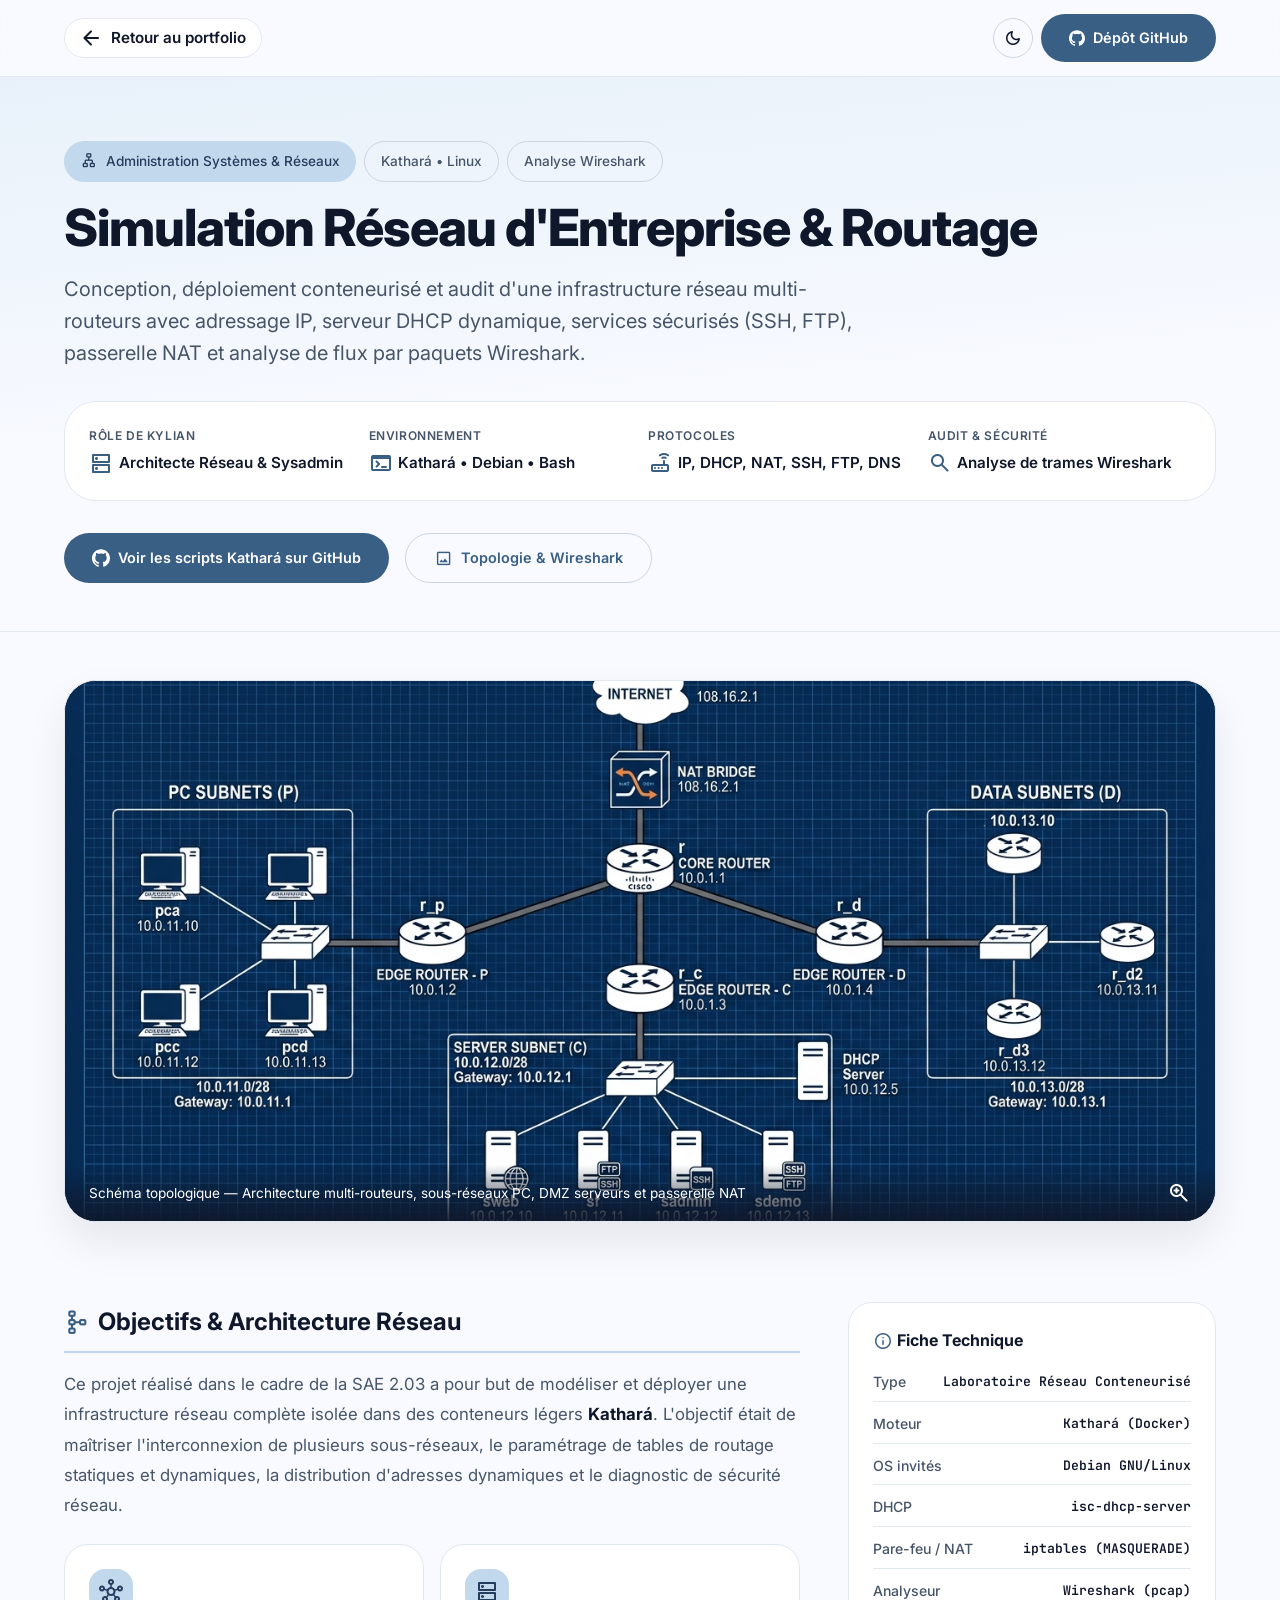
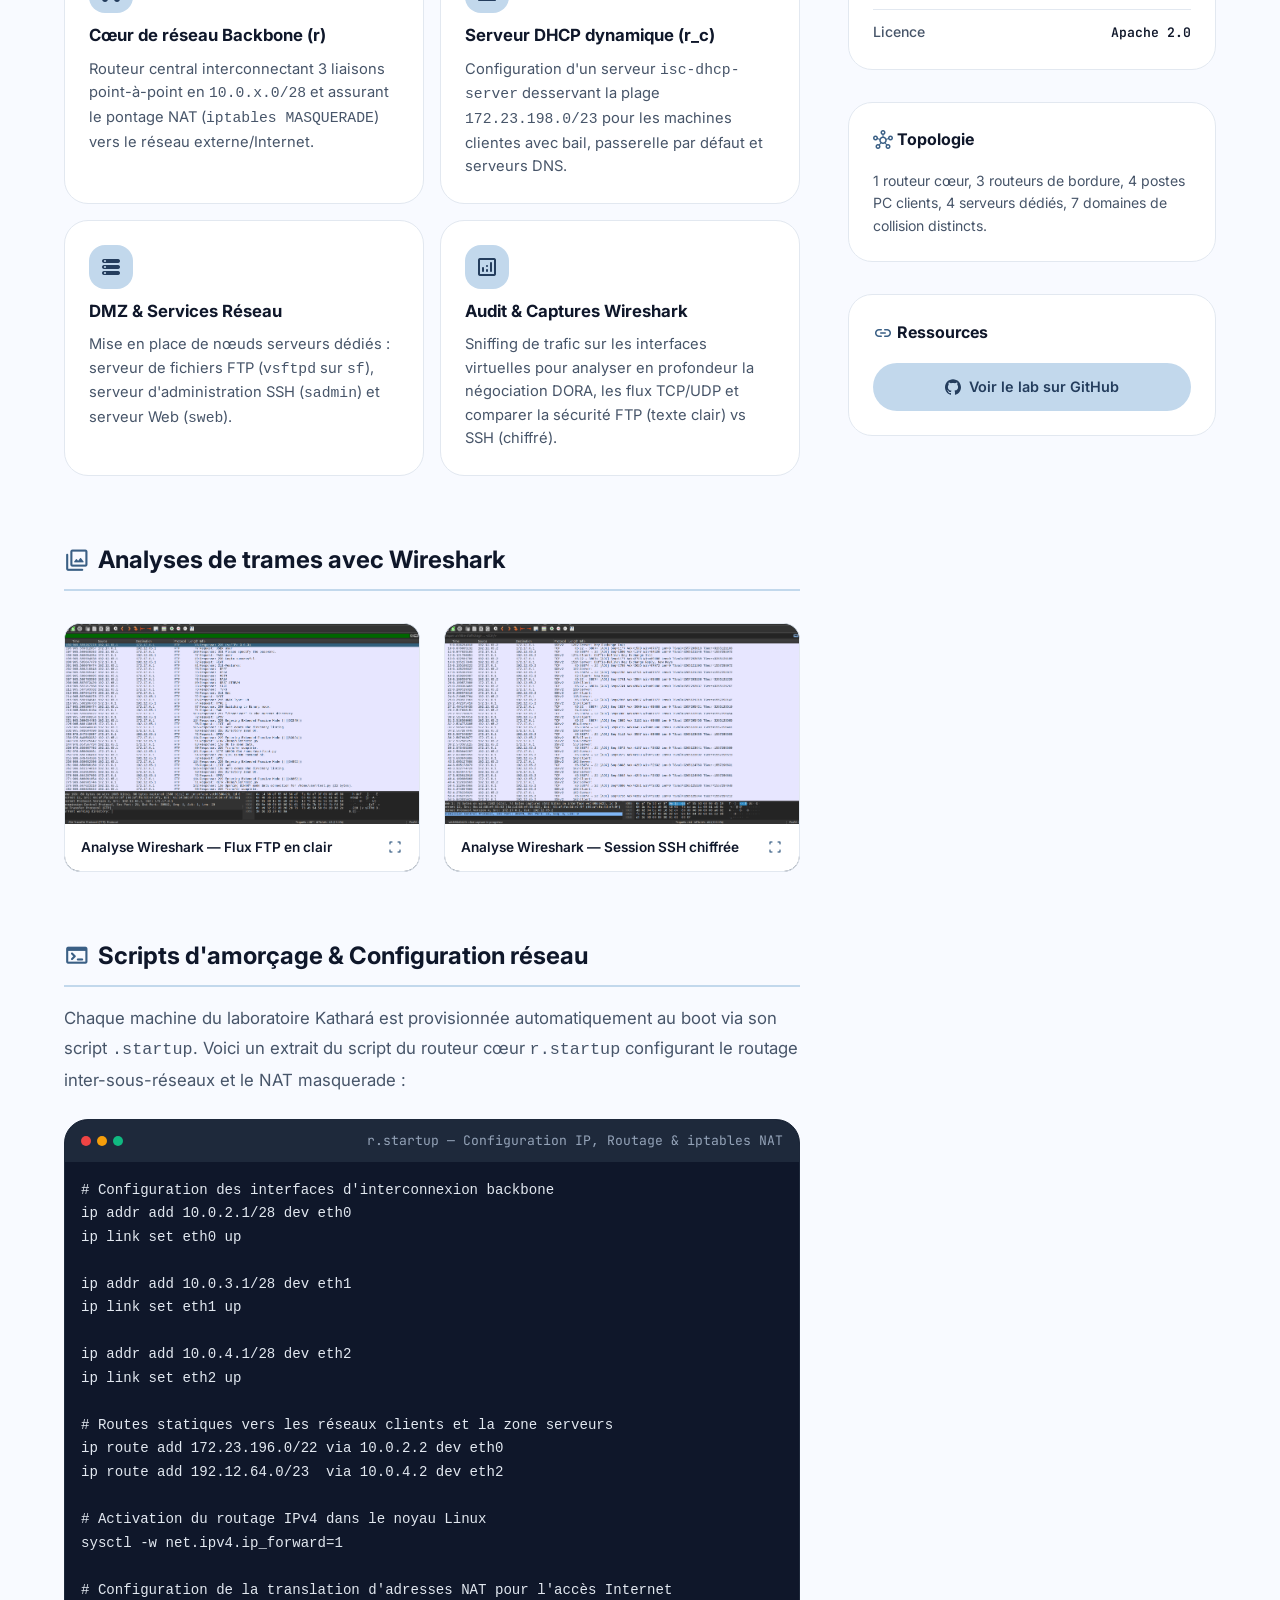
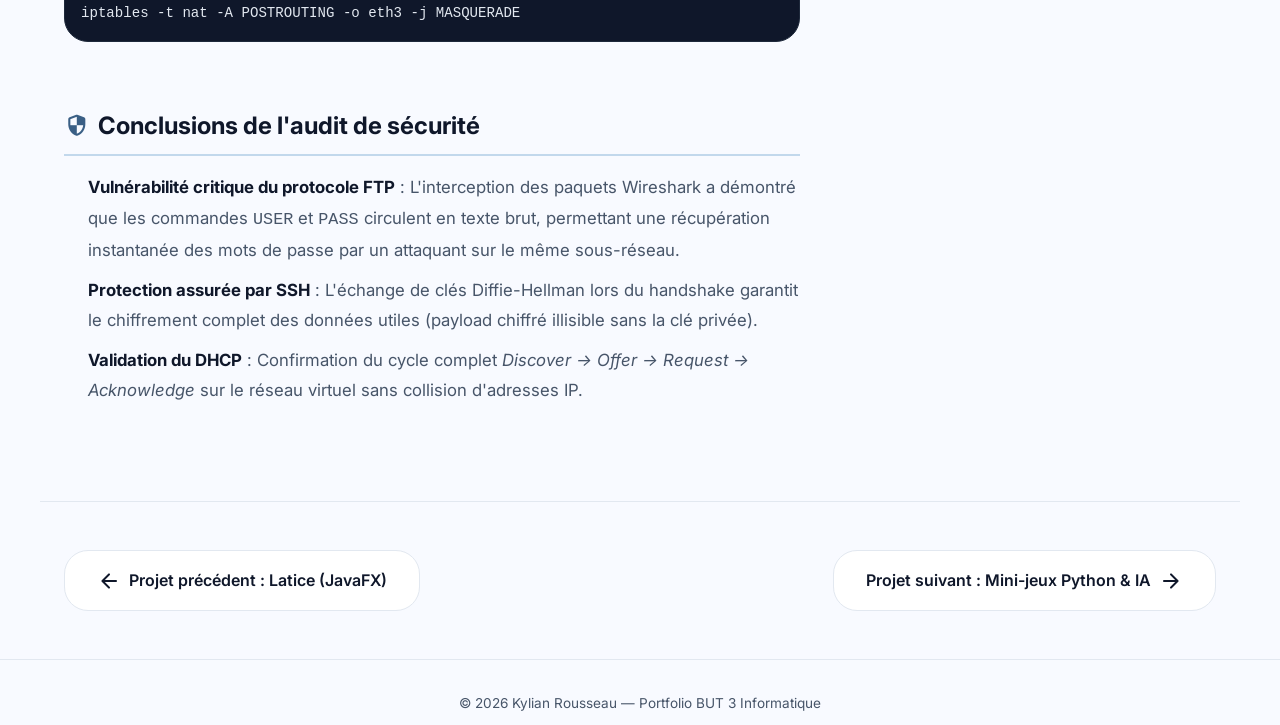
==== projets/kathara.html @ 6d7b7981 "Mise à jour BUT 3 : focus projets, vignettes et pages détaillées" ====
<!DOCTYPE html>
<html lang="fr">
<head>
  <meta charset="UTF-8">
  <meta name="viewport" content="width=device-width, initial-scale=1.0">
  <title>Simulation Réseau Kathará — SAE 2.03 | Kylian Rousseau</title>
  <meta name="description" content="Simulation d'un réseau informatique d'entreprise multi-routeurs avec Kathará, routage IP, DHCP, passerelle NAT et analyse de trames Wireshark.">

  <!-- Google Fonts & Material Symbols -->
  <link rel="preconnect" href="https://fonts.googleapis.com">
  <link rel="preconnect" href="https://fonts.gstatic.com" crossorigin>
  <link href="https://fonts.googleapis.com/css2?family=Inter:wght@300;400;500;600;700;800;900&family=JetBrains+Mono:wght@400;500;600&display=swap" rel="stylesheet">
  <link rel="stylesheet" href="https://fonts.googleapis.com/css2?family=Material+Symbols+Rounded:opsz,wght,FILL,GRAD@20..48,100..700,0..1,-50..200">

  <!-- Styles -->
  <link rel="stylesheet" href="../style.css">
  <link rel="stylesheet" href="project-page.css">
</head>
<body>

  <!-- ═══════════════ NAVIGATION ═══════════════ -->
  <header class="project-nav">
    <div class="project-nav__inner">
      <a href="../index.html#projects" class="project-nav__back">
        <span class="material-symbols-rounded">arrow_back</span>
        Retour au portfolio
      </a>
      <div class="project-nav__right">
        <button class="nav__theme-toggle" id="themeToggle" aria-label="Changer de thème">
          <span class="material-symbols-rounded theme-icon">dark_mode</span>
        </button>
        <a href="https://github.com/krousseau19/SAE-2.03" target="_blank" rel="noopener" class="btn btn--filled btn--sm">
          <svg viewBox="0 0 24 24" width="16" height="16" fill="currentColor"><path d="M12 .297c-6.63 0-12 5.373-12 12 0 5.303 3.438 9.8 8.205 11.385.6.113.82-.258.82-.577 0-.285-.01-1.04-.015-2.04-3.338.724-4.042-1.61-4.042-1.61C4.422 18.07 3.633 17.7 3.633 17.7c-1.087-.744.084-.729.084-.729 1.205.084 1.838 1.236 1.838 1.236 1.07 1.835 2.809 1.305 3.495.998.108-.776.417-1.305.76-1.605-2.665-.3-5.466-1.332-5.466-5.93 0-1.31.465-2.38 1.235-3.22-.135-.303-.54-1.523.105-3.176 0 0 1.005-.322 3.3 1.23.96-.267 1.98-.399 3-.405 1.02.006 2.04.138 3 .405 2.28-1.552 3.285-1.23 3.285-1.23.645 1.653.24 2.873.12 3.176.765.84 1.23 1.91 1.23 3.22 0 4.61-2.805 5.625-5.475 5.92.42.36.81 1.096.81 2.22 0 1.606-.015 2.896-.015 3.286 0 .315.21.69.825.57C20.565 22.092 24 17.592 24 12.297c0-6.627-5.373-12-12-12"/></svg>
          Dépôt GitHub
        </a>
      </div>
    </div>
  </header>

  <!-- ═══════════════ HERO ═══════════════ -->
  <section class="project-hero">
    <div class="project-hero__inner">
      <div class="project-hero__meta">
        <span class="chip chip--tonal">
          <span class="material-symbols-rounded">lan</span>
          Administration Systèmes &amp; Réseaux
        </span>
        <span class="chip chip--outline">Kathará &bull; Linux</span>
        <span class="chip chip--outline">Analyse Wireshark</span>
      </div>

      <h1 class="project-hero__title">Simulation Réseau d'Entreprise &amp; Routage</h1>
      <p class="project-hero__tagline">
        Conception, déploiement conteneurisé et audit d'une infrastructure réseau multi-routeurs avec adressage IP, 
        serveur DHCP dynamique, services sécurisés (SSH, FTP), passerelle NAT et analyse de flux par paquets Wireshark.
      </p>

      <div class="project-hero__bar">
        <div class="project-hero__bar-item">
          <span class="project-hero__bar-label">Rôle de Kylian</span>
          <span class="project-hero__bar-value">
            <span class="material-symbols-rounded" style="color:var(--md-primary)">dns</span>
            Architecte Réseau &amp; Sysadmin
          </span>
        </div>
        <div class="project-hero__bar-item">
          <span class="project-hero__bar-label">Environnement</span>
          <span class="project-hero__bar-value">
            <span class="material-symbols-rounded" style="color:var(--md-primary)">terminal</span>
            Kathará &bull; Debian &bull; Bash
          </span>
        </div>
        <div class="project-hero__bar-item">
          <span class="project-hero__bar-label">Protocoles</span>
          <span class="project-hero__bar-value">
            <span class="material-symbols-rounded" style="color:var(--md-primary)">router</span>
            IP, DHCP, NAT, SSH, FTP, DNS
          </span>
        </div>
        <div class="project-hero__bar-item">
          <span class="project-hero__bar-label">Audit &amp; Sécurité</span>
          <span class="project-hero__bar-value">
            <span class="material-symbols-rounded" style="color:var(--md-primary)">search</span>
            Analyse de trames Wireshark
          </span>
        </div>
      </div>

      <div class="project-hero__actions">
        <a href="https://github.com/krousseau19/SAE-2.03" target="_blank" rel="noopener" class="btn btn--filled">
          <svg viewBox="0 0 24 24" width="18" height="18" fill="currentColor"><path d="M12 .297c-6.63 0-12 5.373-12 12 0 5.303 3.438 9.8 8.205 11.385.6.113.82-.258.82-.577 0-.285-.01-1.04-.015-2.04-3.338.724-4.042-1.61-4.042-1.61C4.422 18.07 3.633 17.7 3.633 17.7c-1.087-.744.084-.729.084-.729 1.205.084 1.838 1.236 1.838 1.236 1.07 1.835 2.809 1.305 3.495.998.108-.776.417-1.305.76-1.605-2.665-.3-5.466-1.332-5.466-5.93 0-1.31.465-2.38 1.235-3.22-.135-.303-.54-1.523.105-3.176 0 0 1.005-.322 3.3 1.23.96-.267 1.98-.399 3-.405 1.02.006 2.04.138 3 .405 2.28-1.552 3.285-1.23 3.285-1.23.645 1.653.24 2.873.12 3.176.765.84 1.23 1.91 1.23 3.22 0 4.61-2.805 5.625-5.475 5.92.42.36.81 1.096.81 2.22 0 1.606-.015 2.896-.015 3.286 0 .315.21.69.825.57C20.565 22.092 24 17.592 24 12.297c0-6.627-5.373-12-12-12"/></svg>
          Voir les scripts Kathará sur GitHub
        </a>
        <a href="#galerie" class="btn btn--outlined">
          <span class="material-symbols-rounded">image</span>
          Topologie &amp; Wireshark
        </a>
      </div>
    </div>
  </section>

  <!-- ═══════════════ BANNIÈRE TOPOLOGIE ═══════════════ -->
  <div class="project-banner-preview" id="galerie">
    <div class="project-banner-preview__frame">
      <img src="../assets/img/kathara_topology.jpg" alt="Topologie réseau du lab Kathará" class="project-banner-preview__img" fetchpriority="high">
      <div class="project-banner-preview__caption">
        <span>Schéma topologique — Architecture multi-routeurs, sous-réseaux PC, DMZ serveurs et passerelle NAT</span>
        <span class="material-symbols-rounded">zoom_in</span>
      </div>
    </div>
  </div>

  <!-- ═══════════════ CONTENU PRINCIPAL ═══════════════ -->
  <main class="project-content">
    <div class="project-grid-layout">

      <!-- Colonne principale -->
      <div class="project-main-col">

        <!-- Objectifs & Topologie -->
        <article class="project-section">
          <h2 class="project-section__heading">
            <span class="material-symbols-rounded">schema</span>
            Objectifs &amp; Architecture Réseau
          </h2>
          <p class="project-section__text">
            Ce projet réalisé dans le cadre de la SAE 2.03 a pour but de modéliser et déployer une infrastructure réseau complète 
            isolée dans des conteneurs légers <strong>Kathará</strong>. L'objectif était de maîtriser l'interconnexion de plusieurs sous-réseaux, 
            le paramétrage de tables de routage statiques et dynamiques, la distribution d'adresses dynamiques et le diagnostic de sécurité réseau.
          </p>
          <div class="project-features-list">
            <div class="feature-card">
              <div class="feature-card__icon"><span class="material-symbols-rounded">hub</span></div>
              <h3 class="feature-card__title">Cœur de réseau Backbone (r)</h3>
              <p class="feature-card__desc">
                Routeur central interconnectant 3 liaisons point-à-point en <code>10.0.x.0/28</code> et assurant le pontage NAT (<code>iptables MASQUERADE</code>) vers le réseau externe/Internet.
              </p>
            </div>
            <div class="feature-card">
              <div class="feature-card__icon"><span class="material-symbols-rounded">dns</span></div>
              <h3 class="feature-card__title">Serveur DHCP dynamique (r_c)</h3>
              <p class="feature-card__desc">
                Configuration d'un serveur <code>isc-dhcp-server</code> desservant la plage <code>172.23.198.0/23</code> pour les machines clientes avec bail, passerelle par défaut et serveurs DNS.
              </p>
            </div>
            <div class="feature-card">
              <div class="feature-card__icon"><span class="material-symbols-rounded">storage</span></div>
              <h3 class="feature-card__title">DMZ &amp; Services Réseau</h3>
              <p class="feature-card__desc">
                Mise en place de nœuds serveurs dédiés : serveur de fichiers FTP (<code>vsftpd</code> sur <code>sf</code>), serveur d'administration SSH (<code>sadmin</code>) et serveur Web (<code>sweb</code>).
              </p>
            </div>
            <div class="feature-card">
              <div class="feature-card__icon"><span class="material-symbols-rounded">analytics</span></div>
              <h3 class="feature-card__title">Audit &amp; Captures Wireshark</h3>
              <p class="feature-card__desc">
                Sniffing de trafic sur les interfaces virtuelles pour analyser en profondeur la négociation DORA, les flux TCP/UDP et comparer la sécurité FTP (texte clair) vs SSH (chiffré).
              </p>
            </div>
          </div>
        </article>

        <!-- Galerie Wireshark -->
        <article class="project-section">
          <h2 class="project-section__heading">
            <span class="material-symbols-rounded">photo_library</span>
            Analyses de trames avec Wireshark
          </h2>
          <div class="project-gallery">
            <div class="gallery-item">
              <img src="../assets/img/kathara_wireshark_ftp.png" alt="Capture Wireshark de sessions FTP en clair" loading="lazy">
              <div class="gallery-item__label">
                <span>Analyse Wireshark — Flux FTP en clair</span>
                <span class="material-symbols-rounded">fullscreen</span>
              </div>
            </div>
            <div class="gallery-item">
              <img src="../assets/img/kathara_wireshark_ssh.png" alt="Capture Wireshark de session SSH chiffrée" loading="lazy">
              <div class="gallery-item__label">
                <span>Analyse Wireshark — Session SSH chiffrée</span>
                <span class="material-symbols-rounded">fullscreen</span>
              </div>
            </div>
          </div>
        </article>

        <!-- Scripts de démarrage Kathará -->
        <article class="project-section">
          <h2 class="project-section__heading">
            <span class="material-symbols-rounded">terminal</span>
            Scripts d'amorçage &amp; Configuration réseau
          </h2>
          <p class="project-section__text">
            Chaque machine du laboratoire Kathará est provisionnée automatiquement au boot via son script <code>.startup</code>. 
            Voici un extrait du script du routeur cœur <code>r.startup</code> configurant le routage inter-sous-réseaux et le NAT masquerade :
          </p>

          <div class="code-showcase">
            <div class="code-showcase__header">
              <div class="code-showcase__dots">
                <span></span><span></span><span></span>
              </div>
              <span>r.startup — Configuration IP, Routage &amp; iptables NAT</span>
            </div>
            <pre><code># Configuration des interfaces d'interconnexion backbone
ip addr add 10.0.2.1/28 dev eth0
ip link set eth0 up

ip addr add 10.0.3.1/28 dev eth1
ip link set eth1 up

ip addr add 10.0.4.1/28 dev eth2
ip link set eth2 up

# Routes statiques vers les réseaux clients et la zone serveurs
ip route add 172.23.196.0/22 via 10.0.2.2 dev eth0
ip route add 192.12.64.0/23  via 10.0.4.2 dev eth2

# Activation du routage IPv4 dans le noyau Linux
sysctl -w net.ipv4.ip_forward=1

# Configuration de la translation d'adresses NAT pour l'accès Internet
iptables -t nat -A POSTROUTING -o eth3 -j MASQUERADE</code></pre>
          </div>
        </article>

        <!-- Résultats de l'audit de sécurité -->
        <article class="project-section">
          <h2 class="project-section__heading">
            <span class="material-symbols-rounded">security</span>
            Conclusions de l'audit de sécurité
          </h2>
          <div class="project-section__text">
            <ul style="padding-left: 1.5rem; display: flex; flex-direction: column; gap: 0.6rem;">
              <li><strong>Vulnérabilité critique du protocole FTP</strong> : L'interception des paquets Wireshark a démontré que les commandes <code>USER</code> et <code>PASS</code> circulent en texte brut, permettant une récupération instantanée des mots de passe par un attaquant sur le même sous-réseau.</li>
              <li><strong>Protection assurée par SSH</strong> : L'échange de clés Diffie-Hellman lors du handshake garantit le chiffrement complet des données utiles (payload chiffré illisible sans la clé privée).</li>
              <li><strong>Validation du DHCP</strong> : Confirmation du cycle complet <em>Discover → Offer → Request → Acknowledge</em> sur le réseau virtuel sans collision d'adresses IP.</li>
            </ul>
          </div>
        </article>

      </div>

      <!-- Colonne latérale -->
      <aside class="project-sidebar">
        <div class="sidebar-box">
          <h3 class="sidebar-box__title">
            <span class="material-symbols-rounded">info</span>
            Fiche Technique
          </h3>
          <div class="tech-spec-list">
            <div class="tech-spec-item">
              <span class="tech-spec-key">Type</span>
              <span class="tech-spec-val">Laboratoire Réseau Conteneurisé</span>
            </div>
            <div class="tech-spec-item">
              <span class="tech-spec-key">Moteur</span>
              <span class="tech-spec-val">Kathará (Docker)</span>
            </div>
            <div class="tech-spec-item">
              <span class="tech-spec-key">OS invités</span>
              <span class="tech-spec-val">Debian GNU/Linux</span>
            </div>
            <div class="tech-spec-item">
              <span class="tech-spec-key">DHCP</span>
              <span class="tech-spec-val">isc-dhcp-server</span>
            </div>
            <div class="tech-spec-item">
              <span class="tech-spec-key">Pare-feu / NAT</span>
              <span class="tech-spec-val">iptables (MASQUERADE)</span>
            </div>
            <div class="tech-spec-item">
              <span class="tech-spec-key">Analyseur</span>
              <span class="tech-spec-val">Wireshark (pcap)</span>
            </div>
            <div class="tech-spec-item">
              <span class="tech-spec-key">Licence</span>
              <span class="tech-spec-val">Apache 2.0</span>
            </div>
          </div>
        </div>

        <div class="sidebar-box">
          <h3 class="sidebar-box__title">
            <span class="material-symbols-rounded">hub</span>
            Topologie
          </h3>
          <p style="font-size: 0.88rem; color: var(--md-on-surface-variant); line-height: 1.6;">
            1 routeur cœur, 3 routeurs de bordure, 4 postes PC clients, 4 serveurs dédiés, 7 domaines de collision distincts.
          </p>
        </div>

        <div class="sidebar-box">
          <h3 class="sidebar-box__title">
            <span class="material-symbols-rounded">link</span>
            Ressources
          </h3>
          <a href="https://github.com/krousseau19/SAE-2.03" target="_blank" rel="noopener" class="btn btn--tonal" style="width: 100%; justify-content: center;">
            <svg viewBox="0 0 24 24" width="16" height="16" fill="currentColor"><path d="M12 .297c-6.63 0-12 5.373-12 12 0 5.303 3.438 9.8 8.205 11.385.6.113.82-.258.82-.577 0-.285-.01-1.04-.015-2.04-3.338.724-4.042-1.61-4.042-1.61C4.422 18.07 3.633 17.7 3.633 17.7c-1.087-.744.084-.729.084-.729 1.205.084 1.838 1.236 1.838 1.236 1.07 1.835 2.809 1.305 3.495.998.108-.776.417-1.305.76-1.605-2.665-.3-5.466-1.332-5.466-5.93 0-1.31.465-2.38 1.235-3.22-.135-.303-.54-1.523.105-3.176 0 0 1.005-.322 3.3 1.23.96-.267 1.98-.399 3-.405 1.02.006 2.04.138 3 .405 2.28-1.552 3.285-1.23 3.285-1.23.645 1.653.24 2.873.12 3.176.765.84 1.23 1.91 1.23 3.22 0 4.61-2.805 5.625-5.475 5.92.42.36.81 1.096.81 2.22 0 1.606-.015 2.896-.015 3.286 0 .315.21.69.825.57C20.565 22.092 24 17.592 24 12.297c0-6.627-5.373-12-12-12"/></svg>
            Voir le lab sur GitHub
          </a>
        </div>
      </aside>

    </div>
  </main>

  <!-- ═══════════════ PAGINATION ENTRE PROJETS ═══════════════ -->
  <nav class="project-pagination" aria-label="Navigation projets">
    <a href="latice.html" class="pagination-btn pagination-btn--prev">
      <span class="material-symbols-rounded">arrow_back</span>
      Projet précédent : Latice (JavaFX)
    </a>
    <a href="python-games.html" class="pagination-btn pagination-btn--next">
      Projet suivant : Mini-jeux Python &amp; IA
      <span class="material-symbols-rounded">arrow_forward</span>
    </a>
  </nav>

  <!-- ═══════════════ FOOTER ═══════════════ -->
  <footer class="footer">
    <div class="container">
      <p>&copy; 2026 Kylian Rousseau — Portfolio BUT 3 Informatique</p>
    </div>
  </footer>

  <!-- Modal Lightbox Native -->
  <dialog id="imageModal">
    <div class="modal-content">
      <div class="modal-content__bar">
        <span id="modalCaption">Aperçu</span>
        <button class="modal-close-btn" id="modalClose" aria-label="Fermer">
          <span class="material-symbols-rounded">close</span>
        </button>
      </div>
      <img id="modalImage" src="" alt="">
    </div>
  </dialog>

  <script src="project.js"></script>
</body>
</html>
---- style.css ----
/* ═══════════════════════════════════════════════════
   Kylian Rousseau — Portfolio
   Material 3 Expressive Design System
   Blue Seed Color Palette
   ═══════════════════════════════════════════════════ */

/* ─── DESIGN TOKENS ─── */
:root {
  /* Blue Palette (Calibrée sur le CV) */
  --blue-50:  #E8F1FA;
  --blue-100: #C2D8EC;
  --blue-200: #A8C8E6;
  --blue-300: #86A8CC;
  --blue-400: #628BB0;
  --blue-500: #497198;
  --blue-600: #3A5F85;
  --blue-700: #2E4F70;
  --blue-800: #243D5D;
  --blue-900: #243D5D;
  --blue-950: #17283E;

  /* Écrasement monochrome (plus de violet/indigo) */
  --indigo-400: var(--blue-400);
  --indigo-500: var(--blue-500);
  --indigo-600: var(--blue-900);

  /* Sky → même famille de bleus */
  --sky-300: var(--blue-200);
  --sky-400: var(--blue-300);
  --sky-500: var(--blue-400);

  /* M3 Semantic Tokens */
  --md-primary:           var(--blue-600);
  --md-on-primary:        #FFFFFF;
  --md-primary-container: var(--blue-100);
  --md-on-primary-container: var(--blue-900);

  --md-secondary:         var(--indigo-500);
  --md-secondary-container: #E8E0FF;

  --md-surface:           #F8FAFF;
  --md-surface-dim:       #EEF2FB;
  --md-surface-container: #FFFFFF;
  --md-surface-container-high: #F0F4FF;
  --md-surface-container-highest: #E8EDFB;
  --md-on-surface:        #0F172A;
  --md-on-surface-variant: #475569;
  --md-outline:           #CBD5E1;
  --md-outline-variant:   #E2E8F0;

  /* Flat Design — no shadows */
  --elevation-1: none;
  --elevation-2: none;
  --elevation-3: none;
  --elevation-4: none;

  /* Pill / CV-style corners */
  --radius-xs:    8px;
  --radius-sm:   12px;
  --radius-md:   16px;
  --radius-lg:   24px;
  --radius-xl:   32px;
  --radius-xxl:  48px;
  --radius-full: 9999px;

  /* Typography */
  --font-sans: 'Inter', system-ui, -apple-system, sans-serif;
  --font-mono: 'JetBrains Mono', monospace;

  /* Spacing */
  --space-xs:  0.25rem;
  --space-sm:  0.5rem;
  --space-md:  1rem;
  --space-lg:  1.5rem;
  --space-xl:  2rem;
  --space-2xl: 3rem;
  --space-3xl: 4rem;
  --space-4xl: 6rem;

  /* Motion (M3 Expressive) */
  --motion-std: 300ms cubic-bezier(0.2, 0, 0, 1);
  --motion-emphasized: 500ms cubic-bezier(0.2, 0, 0, 1);
  --motion-spring: 600ms cubic-bezier(0.34, 1.56, 0.64, 1);
}

/* ─── RESET ─── */
*, *::before, *::after {
  margin: 0;
  padding: 0;
  box-sizing: border-box;
}

html {
  scroll-behavior: smooth;
  scroll-padding-top: 80px;
  -webkit-font-smoothing: antialiased;
  -moz-osx-font-smoothing: grayscale;
}

body {
  font-family: var(--font-sans);
  font-size: 1rem;
  line-height: 1.7;
  color: var(--md-on-surface);
  background: var(--md-surface);
  overflow-x: hidden;
  transition: background 0.4s cubic-bezier(0.2,0,0,1),
              color 0.4s cubic-bezier(0.2,0,0,1);
}

/* ═══════════════ DARK MODE ═══════════════ */
[data-theme="dark"] {
  --md-primary:           #93C5FD;
  --md-on-primary:        #0B1D51;
  --md-primary-container: #1E3A8A;
  --md-on-primary-container: #DBEAFE;

  --md-secondary:         #A5B4FC;
  --md-secondary-container: #312E81;

  --md-surface:           #0F1729;
  --md-surface-dim:       #0B1120;
  --md-surface-container: #1A2332;
  --md-surface-container-high: #1E293B;
  --md-surface-container-highest: #253347;
  --md-on-surface:        #E2E8F0;
  --md-on-surface-variant: #94A3B8;
  --md-outline:           #334155;
  --md-outline-variant:   #1E293B;

  --elevation-1: none;
  --elevation-2: none;
  --elevation-3: none;
  --elevation-4: none;
}

[data-theme="dark"] .nav {
  background: rgba(15, 23, 41, 0.78);
  border-bottom-color: var(--md-outline-variant);
}

[data-theme="dark"] .hero {
  background: linear-gradient(160deg, #17283E 0%, var(--md-surface) 40%, #243D5D 100%);
}

[data-theme="dark"] .shape--1 { background: var(--blue-700); opacity: 0.5; }
[data-theme="dark"] .shape--2 { background: var(--blue-900); opacity: 0.4; }
[data-theme="dark"] .shape--3 { background: var(--blue-500); opacity: 0.3; }
[data-theme="dark"] .shape--4 { background: var(--blue-800); opacity: 0.35; }

/* Dark mode: adapt stroke + card colors */
[data-theme="dark"] .hero__title {
  color: var(--blue-100);
  text-shadow: 0 0 20px rgba(134, 168, 204, 0.25), 0 0 50px rgba(134, 168, 204, 0.1);
}
[data-theme="dark"] .hero__title .accent {
  color: var(--blue-300);
  text-shadow: 0 0 20px rgba(134, 168, 204, 0.3), 0 0 50px rgba(134, 168, 204, 0.12);
}
[data-theme="dark"] .hero__role {
  -webkit-text-stroke-color: var(--blue-200);
  text-shadow: 0 0 15px rgba(134, 168, 204, 0.2);
}

/* Subtle glow on section titles & key elements in dark mode */
[data-theme="dark"] .section__title {
  color: var(--blue-100);
  text-shadow: 0 0 18px rgba(134, 168, 204, 0.2), 0 0 40px rgba(134, 168, 204, 0.08);
}

[data-theme="dark"] .timeline__title {
  text-shadow: 0 0 12px rgba(134, 168, 204, 0.15);
}

[data-theme="dark"] .skill-card__title {
  text-shadow: 0 0 10px rgba(134, 168, 204, 0.12);
}

[data-theme="dark"] .chip--tonal {
  text-shadow: 0 0 8px rgba(134, 168, 204, 0.15);
}

[data-theme="dark"] .nav__logo {
  text-shadow: 0 0 12px rgba(134, 168, 204, 0.2);
}

[data-theme="dark"] .stat-card,
[data-theme="dark"] .lang-card,
[data-theme="dark"] .contact__info-item { background: var(--blue-800); color: var(--blue-100); }
[data-theme="dark"] .stat-card:hover,
[data-theme="dark"] .lang-card:hover,
[data-theme="dark"] .contact__info-item:hover { background: var(--blue-700); }

[data-theme="dark"] .project-card { background: var(--blue-800); color: var(--blue-100); }
[data-theme="dark"] .project-card:nth-child(3n+2) { background: var(--blue-700); }
[data-theme="dark"] .project-card:nth-child(3n+3) { background: #17283E; }
[data-theme="dark"] .project-card:nth-child(3n+2) .project-card__title,
[data-theme="dark"] .project-card:nth-child(3n+2) .project-card__desc,
[data-theme="dark"] .project-card:nth-child(3n+3) .project-card__title,
[data-theme="dark"] .project-card:nth-child(3n+3) .project-card__desc { color: var(--blue-100); }

[data-theme="dark"] .contact {
  background: linear-gradient(180deg, #17283E 0%, var(--md-surface) 100%);
}

[data-theme="dark"] .pill--domain {
  background: var(--indigo-600);
}

[data-theme="dark"] ::selection {
  background: var(--blue-800);
  color: var(--blue-100);
}

[data-theme="dark"] ::-webkit-scrollbar-track { background: var(--md-surface); }
[data-theme="dark"] ::-webkit-scrollbar-thumb { background: var(--blue-700); }
[data-theme="dark"] ::-webkit-scrollbar-thumb:hover { background: var(--blue-600); }

img { max-width: 100%; display: block; }
a { text-decoration: none; color: inherit; }
ul { list-style: none; }

.container {
  width: 100%;
  max-width: 1200px;
  margin: 0 auto;
  padding: 0 var(--space-lg);
}

/* ─── ACCENT COLOR ─── */
.accent { color: var(--md-primary); }

/* ═══════════════════ NAV ═══════════════════ */
.nav {
  position: fixed;
  top: 0;
  left: 0;
  right: 0;
  z-index: 100;
  background: rgba(248, 250, 255, 0.72);
  backdrop-filter: blur(20px) saturate(1.4);
  -webkit-backdrop-filter: blur(20px) saturate(1.4);
  border-bottom: 1px solid var(--md-outline-variant);
  transition: var(--motion-std);
}

.nav--scrolled {
  box-shadow: var(--elevation-2);
}

.nav__inner {
  display: flex;
  align-items: center;
  justify-content: space-between;
  max-width: 1200px;
  margin: 0 auto;
  padding: 0 var(--space-lg);
  height: 64px;
}

.nav__logo {
  font-size: 1.5rem;
  font-weight: 800;
  letter-spacing: -0.03em;
  color: var(--md-on-surface);
  transition: var(--motion-std);
}

.nav__logo:hover { color: var(--md-primary); }

.nav__links {
  display: flex;
  gap: var(--space-xs);
}

.nav__links a {
  padding: var(--space-sm) var(--space-md);
  border-radius: var(--radius-full);
  font-size: 0.875rem;
  font-weight: 500;
  color: var(--md-on-surface-variant);
  transition: var(--motion-std);
}

.nav__links a:hover {
  background: var(--md-primary-container);
  color: var(--md-on-primary-container);
}

.nav__actions {
  display: flex;
  align-items: center;
  gap: var(--space-xs);
}

.nav__theme-toggle {
  display: flex;
  align-items: center;
  justify-content: center;
  width: 40px;
  height: 40px;
  background: none;
  border: 1.5px solid var(--md-outline);
  border-radius: var(--radius-full);
  cursor: pointer;
  color: var(--md-on-surface);
  transition: var(--motion-std);
  position: relative;
  overflow: hidden;
}

.nav__theme-toggle:hover {
  background: var(--md-primary-container);
  border-color: var(--md-primary);
  color: var(--md-on-primary-container);
}

.nav__theme-toggle .theme-icon {
  font-size: 1.25rem;
  transition: transform 0.5s cubic-bezier(0.34, 1.56, 0.64, 1);
}

[data-theme="dark"] .nav__theme-toggle .theme-icon {
  transform: rotate(360deg);
}

.nav__burger {
  display: none;
  background: none;
  border: none;
  cursor: pointer;
  color: var(--md-on-surface);
  padding: var(--space-sm);
  border-radius: var(--radius-full);
  transition: var(--motion-std);
}

.nav__burger:hover { background: var(--md-surface-container-highest); }

/* Mobile Menu */
.mobile-menu {
  position: fixed;
  top: 64px;
  left: 0;
  right: 0;
  z-index: 99;
  background: var(--md-surface-container);
  border-bottom: 1px solid var(--md-outline-variant);
  box-shadow: var(--elevation-3);
  transform: translateY(-110%);
  opacity: 0;
  transition: var(--motion-emphasized);
}

.mobile-menu.open {
  transform: translateY(0);
  opacity: 1;
}

.mobile-menu ul {
  padding: var(--space-md);
  display: flex;
  flex-direction: column;
  gap: var(--space-xs);
}

.mobile-menu a {
  display: block;
  padding: var(--space-md) var(--space-lg);
  border-radius: var(--radius-lg);
  font-weight: 500;
  color: var(--md-on-surface);
  transition: var(--motion-std);
}

.mobile-menu a:hover {
  background: var(--md-primary-container);
  color: var(--md-on-primary-container);
}

/* ═══════════════════ HERO ═══════════════════ */
.hero {
  position: relative;
  min-height: 100vh;
  display: flex;
  flex-direction: column;
  align-items: center;
  justify-content: center;
  text-align: center;
  padding: var(--space-4xl) var(--space-lg);
  overflow: hidden;
  background: linear-gradient(160deg, var(--blue-50) 0%, var(--md-surface) 40%, var(--blue-100) 100%);
}

/* Decorative background shapes (M3 Expressive) */
.hero__bg-shapes {
  position: absolute;
  inset: 0;
  pointer-events: none;
  overflow: hidden;
}

.shape {
  position: absolute;
  border-radius: 40% 60% 70% 30% / 40% 50% 60% 50%;
  filter: blur(0px);
  opacity: 0.6;
}

.shape--1 {
  width: 600px;
  height: 600px;
  background: #D6E8F7;
  border-radius: 50% 40% 60% 35% / 45% 55% 40% 60%;
  top: -10%;
  right: -10%;
  opacity: 0.6;
  animation: float 20s ease-in-out infinite;
}

.shape--2 {
  width: 420px;
  height: 420px;
  background: #3A7ABF;
  border-radius: 35% 65% 45% 55% / 60% 35% 65% 40%;
  bottom: -5%;
  left: -5%;
  opacity: 0.3;
  animation: float 16s ease-in-out infinite reverse;
}

.shape--3 {
  width: 300px;
  height: 300px;
  background: #5EB0C9;
  border-radius: 60% 40% 50% 50% / 35% 60% 40% 65%;
  top: 40%;
  left: 50%;
  opacity: 0.35;
  animation: float 22s ease-in-out infinite 3s;
}

.shape--4 {
  width: 350px;
  height: 350px;
  background: #1B3A5C;
  border-radius: 45% 55% 35% 65% / 55% 40% 60% 45%;
  top: 15%;
  left: -5%;
  opacity: 0.2;
  animation: float 25s ease-in-out infinite 2s reverse;
}

@keyframes float {
  0%, 100% { transform: translate(0, 0) scale(1); }
  33% { transform: translate(30px, -20px) scale(1.05); }
  66% { transform: translate(-20px, 15px) scale(0.95); }
}

.hero__content {
  position: relative;
  z-index: 2;
}

.hero__title {
  font-family: var(--font-mono);
  font-size: clamp(3rem, 10vw, 5rem);
  font-weight: 800;
  letter-spacing: -0.02em;
  line-height: 1.1;
  margin: var(--space-lg) 0;
  color: var(--blue-950);
}

/* Rousseau : même police mono, en gras + couleur primaire contrastée */
.hero__title .accent {
  color: var(--blue-500);
  font-weight: 900;
}

/* Halo de lisibilité pour le texte sur les blobs */
.hero__title, .hero__title .accent, .hero__role {
  text-shadow: 0 0 20px rgba(255, 255, 255, 0.95), 0 0 40px rgba(255, 255, 255, 0.7);
}

.hero__subtitle {
  font-size: clamp(1rem, 2.5vw, 1.35rem);
  font-weight: 400;
  color: var(--md-on-surface-variant);
  max-width: 520px;
  margin: 0 auto var(--space-2xl);
}

.hero__actions {
  display: flex;
  gap: var(--space-md);
  justify-content: center;
  flex-wrap: wrap;
}

.hero__scroll {
  position: absolute;
  bottom: var(--space-2xl);
  left: 50%;
  transform: translateX(-50%);
  z-index: 2;
}

.scroll-icon {
  font-size: 2rem;
  color: var(--md-on-surface-variant);
  animation: bounce 2s ease-in-out infinite;
}

@keyframes bounce {
  0%, 100% { transform: translateY(0); opacity: 0.6; }
  50% { transform: translateY(8px); opacity: 1; }
}

/* ═══════════════ CHIPS & PILLS ═══════════════ */
.chip {
  display: inline-flex;
  align-items: center;
  gap: var(--space-sm);
  padding: var(--space-sm) var(--space-md);
  border-radius: var(--radius-full);
  font-size: 0.85rem;
  font-weight: 500;
}

.chip--tonal {
  background: var(--md-primary-container);
  color: var(--md-on-primary-container);
}

.chip--outline {
  border: 1.5px solid var(--md-outline);
  color: var(--md-on-surface-variant);
}

.chip .material-symbols-rounded { font-size: 1.1rem; }

.pill {
  display: inline-block;
  padding: 6px 16px;
  border-radius: var(--radius-full);
  font-size: 0.8rem;
  font-weight: 600;
  background: var(--md-primary-container);
  color: var(--md-on-primary-container);
  transition: var(--motion-std);
}

.pill:hover {
  background: var(--blue-200);
  transform: translateY(-2px);
}

/* Dark mode : texte foncé sur pill hover clair */
[data-theme="dark"] .pill:hover {
  background: var(--blue-200);
  color: var(--blue-950);
}

.pill--sm {
  padding: 4px 10px;
  font-size: 0.72rem;
}

/* ═══════════════ BUTTONS ═══════════════ */
.btn {
  display: inline-flex;
  align-items: center;
  gap: var(--space-sm);
  padding: 12px 28px;
  border-radius: var(--radius-full);
  font-family: var(--font-sans);
  font-size: 0.9rem;
  font-weight: 600;
  cursor: pointer;
  border: none;
  transition: var(--motion-std);
  position: relative;
  overflow: hidden;
}

.btn::after {
  content: '';
  position: absolute;
  inset: 0;
  border-radius: inherit;
  opacity: 0;
  background: currentColor;
  transition: var(--motion-std);
}

.btn:hover::after { opacity: 0.08; }
.btn:active::after { opacity: 0.12; }

.btn--filled {
  background: var(--md-primary);
  color: var(--md-on-primary);
  box-shadow: var(--elevation-1);
}

.btn--filled:hover {
  box-shadow: var(--elevation-2);
  transform: translateY(-1px);
}

.btn--outlined {
  background: transparent;
  color: var(--md-primary);
  border: 1.5px solid var(--md-outline);
}

.btn--outlined:hover {
  background: var(--blue-50);
  border-color: var(--md-primary);
}

.btn--tonal {
  background: var(--md-primary-container);
  color: var(--md-on-primary-container);
}

.btn--tonal:hover {
  background: var(--blue-200);
  transform: translateY(-1px);
}

.btn--lg {
  padding: 16px 32px;
  font-size: 1rem;
}

.btn .material-symbols-rounded,
.btn svg {
  font-size: 1.2rem;
}

/* ═══════════════ SECTIONS ═══════════════ */
.section {
  padding: var(--space-4xl) 0;
}

.section__header {
  text-align: center;
  margin-bottom: var(--space-3xl);
}

.section__title {
  font-family: var(--font-mono);
  text-transform: uppercase;
  font-size: clamp(1.8rem, 4vw, 2.5rem);
  font-weight: 800;
  letter-spacing: -0.02em;
  margin-top: var(--space-md);
  color: var(--blue-950);
}

/* ═══════════════ ABOUT ═══════════════ */
.about__grid {
  display: grid;
  grid-template-columns: 1fr 1fr;
  gap: var(--space-3xl);
  align-items: center;
}

.about__text p {
  font-size: 1.05rem;
  color: var(--md-on-surface-variant);
  margin-bottom: var(--space-lg);
  line-height: 1.8;
}

.about__text strong {
  color: var(--md-on-surface);
  font-weight: 600;
}

.about__cards {
  display: grid;
  gap: var(--space-md);
}

.stat-card {
  display: flex;
  align-items: center;
  gap: var(--space-md);
  padding: var(--space-lg) var(--space-xl);
  background: var(--blue-200);
  border-radius: var(--radius-xxl);
  transition: var(--motion-std);
  border: none;
  color: var(--blue-950);
}

.stat-card:hover {
  transform: translateY(-4px);
  background: var(--blue-300);
}

.stat-card__icon {
  font-size: 1.75rem;
  color: var(--md-primary);
  background: var(--md-primary-container);
  padding: var(--space-md);
  border-radius: var(--radius-lg);
}

.stat-card__value {
  font-size: 1.5rem;
  font-weight: 800;
  color: var(--md-on-surface);
  letter-spacing: -0.02em;
}

.stat-card__label {
  font-size: 0.85rem;
  color: var(--md-on-surface-variant);
}

/* ═══════════════ TECHNOLOGIES & STACK ═══════════════ */
.stack-section {
  background: linear-gradient(180deg, var(--md-surface) 0%, var(--blue-50) 100%);
}

[data-theme="dark"] .stack-section {
  background: linear-gradient(180deg, var(--md-surface) 0%, #17283E 100%);
}

.stack__categories {
  display: grid;
  grid-template-columns: repeat(auto-fit, minmax(280px, 1fr));
  gap: var(--space-xl);
}

.stack-category-card {
  background: var(--md-surface-container);
  border: 1px solid var(--md-outline-variant);
  border-radius: var(--radius-xl);
  padding: var(--space-xl);
  display: flex;
  flex-direction: column;
  gap: var(--space-md);
  transition: var(--motion-std);
  box-shadow: 0 4px 20px rgba(0, 0, 0, 0.03);
}

[data-theme="dark"] .stack-category-card {
  background: var(--blue-900);
  border-color: rgba(255, 255, 255, 0.1);
  box-shadow: 0 4px 20px rgba(0, 0, 0, 0.25);
}

.stack-category-card:hover {
  transform: translateY(-4px);
  border-color: var(--md-primary);
}

.stack-category-header {
  display: flex;
  align-items: center;
  gap: var(--space-sm);
  padding-bottom: var(--space-sm);
  border-bottom: 2px solid var(--md-primary-container);
}

.stack-category-header .material-symbols-rounded {
  color: var(--md-primary);
  font-size: 1.4rem;
}

.stack-category-title {
  font-size: 1.1rem;
  font-weight: 700;
  color: var(--md-on-surface);
}

[data-theme="dark"] .stack-category-title {
  color: var(--blue-100);
}

.stack-pills-list {
  display: flex;
  flex-wrap: wrap;
  gap: 0.6rem;
}

.stack-badge {
  display: inline-flex;
  align-items: center;
  gap: 0.4rem;
  padding: 0.45rem 0.9rem;
  border-radius: var(--radius-full);
  font-size: 0.86rem;
  font-weight: 500;
  background: var(--md-surface-container-high);
  border: 1px solid var(--md-outline-variant);
  color: var(--md-on-surface);
  transition: var(--motion-std);
}

[data-theme="dark"] .stack-badge {
  background: rgba(255, 255, 255, 0.08);
  border-color: rgba(255, 255, 255, 0.15);
  color: var(--blue-100);
}

.stack-badge:hover {
  background: var(--md-primary-container);
  color: var(--md-on-primary-container);
  border-color: var(--md-primary);
  transform: translateY(-2px);
}

.stack-badge .material-symbols-rounded {
  font-size: 1rem;
  color: var(--md-primary);
}

[data-theme="dark"] .stack-badge .material-symbols-rounded {
  color: var(--blue-300);
}

/* ═══════════════ PROJECTS ═══════════════ */
.projects {
  background: var(--md-surface);
}

.projects__grid {
  display: grid;
  grid-template-columns: repeat(auto-fill, minmax(360px, 1fr));
  gap: var(--space-2xl);
}

.project-card {
  border: none;
  border-radius: var(--radius-xxl);
  overflow: hidden;
  transition: transform 0.35s cubic-bezier(0.2, 0, 0, 1), box-shadow 0.35s ease, background 0.3s ease;
  display: flex;
  flex-direction: column;
  background: var(--blue-100);
  color: var(--blue-950);
  box-shadow: 0 10px 30px rgba(0, 0, 0, 0.04);
}

.project-card:hover {
  transform: translateY(-8px);
  box-shadow: 0 20px 40px rgba(0, 0, 0, 0.12);
}

/* Vignette / Thumbnail haute définition */
.project-card__thumb {
  position: relative;
  width: 100%;
  height: 220px;
  overflow: hidden;
  background: var(--blue-950);
  display: block;
}

.project-card__thumb-img {
  width: 100%;
  height: 100%;
  object-fit: cover;
  display: block;
  transition: transform 0.5s cubic-bezier(0.2, 0, 0, 1);
}

.project-card:hover .project-card__thumb-img {
  transform: scale(1.07);
}

.project-card__thumb-overlay {
  position: absolute;
  inset: 0;
  background: linear-gradient(180deg, rgba(0,0,0,0.1) 0%, rgba(15, 23, 41, 0.5) 100%);
  pointer-events: none;
}

.project-card__badge {
  position: absolute;
  top: var(--space-md);
  right: var(--space-md);
  background: rgba(15, 23, 41, 0.75);
  backdrop-filter: blur(8px);
  -webkit-backdrop-filter: blur(8px);
  color: #ffffff;
  font-size: 0.75rem;
  font-weight: 600;
  padding: 0.3rem 0.8rem;
  border-radius: var(--radius-full);
  display: flex;
  align-items: center;
  gap: 0.35rem;
  border: 1px solid rgba(255, 255, 255, 0.2);
  z-index: 2;
  box-shadow: 0 2px 8px rgba(0,0,0,0.2);
}

.project-card__badge .material-symbols-rounded {
  font-size: 0.95rem;
}

/* Carte 2 sur 3 : Bleu moyen */
.project-card:nth-child(3n+2) {
  background: var(--blue-400);
  color: #ffffff;
}
.project-card:nth-child(3n+2) .project-card__title,
.project-card:nth-child(3n+2) .project-card__desc,
.project-card:nth-child(3n+2) .project-card__desc strong,
.project-card:nth-child(3n+2) .project-card__deliverables,
.project-card:nth-child(3n+2) .project-card__deliverables .material-symbols-rounded {
  color: #ffffff;
}

/* Carte 3 sur 3 : Bleu marine */
.project-card:nth-child(3n+3) {
  background: var(--blue-900);
  color: #ffffff;
}
.project-card:nth-child(3n+3) .project-card__title,
.project-card:nth-child(3n+3) .project-card__desc,
.project-card:nth-child(3n+3) .project-card__desc strong,
.project-card:nth-child(3n+3) .project-card__deliverables,
.project-card:nth-child(3n+3) .project-card__deliverables .material-symbols-rounded {
  color: #ffffff;
}

/* Pills dans les cartes : adaptées au fond */
.project-card .pill--sm {
  background: rgba(255, 255, 255, 0.2);
  border: 1px solid currentColor;
  color: inherit;
}
.project-card:nth-child(3n+1) .pill--sm {
  background: rgba(0, 0, 0, 0.05);
}

/* Corps de la carte */
.project-card__body {
  padding: var(--space-xl);
  display: flex;
  flex-direction: column;
  flex: 1;
}

.project-card__tags {
  display: flex;
  flex-wrap: wrap;
  gap: var(--space-xs);
  margin-bottom: var(--space-md);
}

.project-card__title {
  font-size: 1.25rem;
  font-weight: 700;
  margin-bottom: var(--space-sm);
  color: inherit;
}

.project-card__title a {
  color: inherit;
  text-decoration: none;
  transition: opacity 0.2s;
}

.project-card__title a:hover {
  opacity: 0.85;
}

.project-card__desc {
  font-size: 0.92rem;
  line-height: 1.65;
  flex: 1;
  margin-bottom: var(--space-lg);
  opacity: 0.92;
}

.project-card__desc strong {
  color: inherit;
  font-weight: 700;
}

.project-card__deliverables {
  display: flex;
  align-items: center;
  gap: var(--space-sm);
  font-size: 0.8rem;
  padding-top: var(--space-md);
  border-top: 1px solid currentColor;
  opacity: 0.8;
  margin-bottom: var(--space-lg);
}

.project-card__deliverables .material-symbols-rounded {
  font-size: 1.1rem;
}

.project-card__actions {
  display: flex;
  align-items: center;
  gap: var(--space-sm);
  margin-top: auto;
}

.btn-project {
  display: inline-flex;
  align-items: center;
  gap: 0.45rem;
  padding: 0.65rem 1.25rem;
  border-radius: var(--radius-full);
  font-weight: 600;
  font-size: 0.88rem;
  text-decoration: none;
  transition: var(--motion-std);
  cursor: pointer;
}

.btn-project--primary {
  background: #ffffff;
  color: var(--blue-950);
  box-shadow: 0 2px 8px rgba(0, 0, 0, 0.1);
}

.btn-project--primary:hover {
  transform: translateY(-2px);
  box-shadow: 0 6px 16px rgba(0, 0, 0, 0.18);
}

.project-card:nth-child(3n+1) .btn-project--primary {
  background: var(--blue-700);
  color: #ffffff;
}

.project-card:nth-child(3n+1) .btn-project--primary:hover {
  background: var(--blue-800);
}

[data-theme="dark"] .project-card .btn-project--primary {
  background: var(--blue-100);
  color: var(--blue-950);
}

.btn-project--icon {
  width: 42px;
  height: 42px;
  display: inline-flex;
  align-items: center;
  justify-content: center;
  border-radius: var(--radius-full);
  background: rgba(255, 255, 255, 0.2);
  color: inherit;
  transition: var(--motion-std);
  text-decoration: none;
}

.btn-project--icon:hover {
  background: rgba(255, 255, 255, 0.35);
  transform: translateY(-2px);
}

.project-card:nth-child(3n+1) .btn-project--icon {
  background: rgba(0, 0, 0, 0.08);
}

.project-card:nth-child(3n+1) .btn-project--icon:hover {
  background: rgba(0, 0, 0, 0.15);
}

[data-theme="dark"] .project-card:nth-child(3n+1) .btn-project--icon {
  background: rgba(255, 255, 255, 0.15);
}

/* ═══════════════ CONTACT ═══════════════ */
.contact {
  background: linear-gradient(180deg, var(--blue-50) 0%, var(--md-surface) 100%);
}

.contact__content {
  text-align: center;
  max-width: 600px;
  margin: 0 auto;
}

.contact__text {
  font-size: 1.1rem;
  color: var(--md-on-surface-variant);
  line-height: 1.8;
  margin-bottom: var(--space-2xl);
}

.contact__links {
  display: flex;
  gap: var(--space-md);
  justify-content: center;
  flex-wrap: wrap;
}

.github-icon,
.linkedin-icon {
  flex-shrink: 0;
}

/* ═══════════════ FOOTER ═══════════════ */
.footer {
  padding: var(--space-xl) 0;
  text-align: center;
  font-size: 0.85rem;
  color: var(--md-on-surface-variant);
  border-top: 1px solid var(--md-outline-variant);
}

/* ═══════════════ REVEAL ANIMATIONS ═══════════════ */
.reveal {
  opacity: 0;
  transform: translateY(32px);
  transition: opacity 0.7s cubic-bezier(0.2, 0, 0, 1),
              transform 0.7s cubic-bezier(0.2, 0, 0, 1);
}

.reveal.visible {
  opacity: 1;
  transform: translateY(0);
}

/* Staggered children */
.skills__grid .skill-card:nth-child(2) { transition-delay: 80ms; }
.skills__grid .skill-card:nth-child(3) { transition-delay: 160ms; }
.skills__grid .skill-card:nth-child(4) { transition-delay: 240ms; }
.skills__grid .skill-card:nth-child(5) { transition-delay: 320ms; }
.skills__grid .skill-card:nth-child(6) { transition-delay: 400ms; }

/* Stagger délais uniquement pendant l'animation d'apparition scroll */
.reveal .project-card:nth-child(2) { transition-delay: 100ms; }
.reveal .project-card:nth-child(3) { transition-delay: 200ms; }
.reveal .project-card:nth-child(4) { transition-delay: 300ms; }
.reveal .project-card:nth-child(5) { transition-delay: 400ms; }
.reveal .project-card:nth-child(6) { transition-delay: 500ms; }

/* ═══════════════ RESPONSIVE ═══════════════ */
@media (max-width: 900px) {
  .about__grid {
    grid-template-columns: 1fr;
    gap: var(--space-2xl);
  }

  .about__cards {
    grid-template-columns: repeat(3, 1fr);
  }

  .stat-card {
    flex-direction: column;
    text-align: center;
    padding: var(--space-md);
    gap: var(--space-sm);
  }

  .skills__grid {
    grid-template-columns: repeat(auto-fill, minmax(280px, 1fr));
  }

  .projects__grid {
    grid-template-columns: 1fr;
    max-width: 500px;
    margin: 0 auto;
  }
}

@media (max-width: 680px) {
  .nav__links { display: none; }
  .nav__burger { display: flex; }

  .hero__title {
    font-size: clamp(2.5rem, 12vw, 4rem);
  }

  .about__cards {
    grid-template-columns: 1fr;
  }

  .skills__grid {
    grid-template-columns: 1fr;
  }

  .hero__actions {
    flex-direction: column;
    align-items: center;
  }

  .contact__links {
    flex-direction: column;
    align-items: center;
  }

  .btn--lg {
    width: 100%;
    justify-content: center;
  }
}

/* ═══════════════ SCROLLBAR (M3 style) ═══════════════ */
::-webkit-scrollbar {
  width: 8px;
}

::-webkit-scrollbar-track {
  background: var(--md-surface);
}

::-webkit-scrollbar-thumb {
  background: var(--blue-300);
  border-radius: var(--radius-full);
}

::-webkit-scrollbar-thumb:hover {
  background: var(--blue-400);
}

/* ═══════════════ SELECTION ═══════════════ */
::selection {
  background: var(--blue-200);
  color: var(--blue-900);
}

/* ═══════════════════════════════════════════════════
   NEW SECTIONS — Hero extras, About extras,
   Timeline, Lang bars, Contact info, Project links
   ═══════════════════════════════════════════════════ */

/* ─── HERO EXTRAS ─── */
.hero__role {
  font-family: var(--font-mono);
  font-size: clamp(1.5rem, 4vw, 2.5rem);
  font-weight: 800;
  color: transparent;
  -webkit-text-stroke: 1.5px var(--blue-950);
  letter-spacing: 0.02em;
  text-transform: uppercase;
  margin-bottom: var(--space-sm);
}

.hero__location {
  display: inline-flex;
  align-items: center;
  gap: 6px;
  font-size: 0.9rem;
  color: var(--md-on-surface-variant);
  margin-bottom: var(--space-2xl);
}

.hero__location .material-symbols-rounded {
  font-size: 1.1rem;
  color: var(--md-primary);
}

/* ─── ABOUT EXTRAS ─── */
.about__extras {
  margin-top: var(--space-xl);
  display: flex;
  flex-direction: column;
  gap: var(--space-lg);
}

.about__block h4 {
  display: flex;
  align-items: center;
  gap: var(--space-sm);
  font-size: 0.9rem;
  font-weight: 600;
  color: var(--md-on-surface);
  margin-bottom: var(--space-sm);
}

.about__block h4 .material-symbols-rounded {
  font-size: 1.2rem;
  color: var(--md-primary);
}

.about__pills {
  display: flex;
  flex-wrap: wrap;
  gap: 6px;
}

.about__pills .pill {
  font-size: 0.78rem;
  padding: 4px 14px;
}

/* ─── PARCOURS / TIMELINE ─── */
.parcours {
  background: linear-gradient(180deg, var(--blue-50) 0%, var(--md-surface) 50%, var(--blue-50) 100%);
}

.timeline {
  position: relative;
  max-width: 700px;
  margin: 0 auto;
  padding-left: 40px;
}

.timeline::before {
  content: '';
  position: absolute;
  left: 15px;
  top: 0;
  bottom: 0;
  width: 3px;
  background: linear-gradient(180deg, var(--blue-300), var(--indigo-400), var(--blue-600));
  border-radius: var(--radius-full);
}

.timeline__item {
  position: relative;
  margin-bottom: var(--space-xl);
}

.timeline__dot {
  position: absolute;
  left: -33px;
  top: 24px;
  width: 14px;
  height: 14px;
  border-radius: 50%;
  background: var(--md-surface-container);
  border: 3px solid var(--blue-400);
  z-index: 2;
  transition: var(--motion-std);
}

.timeline__dot--accent {
  background: var(--md-primary);
  border-color: var(--md-primary);
  box-shadow: 0 0 0 4px var(--blue-100);
}

.timeline__item:hover .timeline__dot {
  transform: scale(1.3);
  box-shadow: 0 0 0 6px var(--blue-100);
}

.timeline__card {
  background: var(--blue-200);
  border: none;
  border-radius: var(--radius-xxl);
  padding: var(--space-xl);
  transition: var(--motion-std);
  color: var(--blue-950);
}

.timeline__item:hover .timeline__card {
  background: var(--blue-300);
  transform: translateX(4px);
}

/* Alternating dark timeline cards */
.timeline__item:nth-child(even) .timeline__card {
  background: var(--blue-900);
  color: white;
}
.timeline__item:nth-child(even) .timeline__title,
.timeline__item:nth-child(even) .timeline__desc,
.timeline__item:nth-child(even) .timeline__place {
  color: var(--blue-100);
}
.timeline__item:nth-child(even) .timeline__desc strong {
  color: white;
}
.timeline__item:nth-child(even):hover .timeline__card {
  background: var(--blue-800);
}

.timeline__date {
  display: inline-block;
  font-family: var(--font-mono);
  font-size: 0.78rem;
  font-weight: 500;
  color: var(--md-primary);
  background: var(--md-primary-container);
  padding: 3px 12px;
  border-radius: var(--radius-full);
  margin-bottom: var(--space-sm);
}

.timeline__title {
  display: flex;
  align-items: center;
  gap: var(--space-sm);
  font-size: 1.1rem;
  font-weight: 700;
  color: var(--md-on-surface);
  margin-bottom: 4px;
}

.timeline__title .material-symbols-rounded {
  font-size: 1.3rem;
  color: var(--md-primary);
}

.timeline__place {
  font-size: 0.85rem;
  font-weight: 500;
  color: var(--md-on-surface-variant);
  margin-bottom: var(--space-sm);
}

.timeline__desc {
  font-size: 0.88rem;
  color: var(--md-on-surface-variant);
  line-height: 1.7;
}

.timeline__desc strong {
  color: var(--md-on-surface);
  font-weight: 600;
}

.timeline__link {
  display: inline-flex;
  align-items: center;
  gap: 6px;
  margin-top: var(--space-md);
  font-size: 0.82rem;
  font-weight: 600;
  color: var(--md-primary);
  transition: var(--motion-std);
}

.timeline__link:hover {
  text-decoration: underline;
  transform: translateX(2px);
}

/* ─── LANGUAGE PROFICIENCY GRID ─── */
.lang-grid {
  display: grid;
  grid-template-columns: repeat(auto-fill, minmax(180px, 1fr));
  gap: var(--space-md);
  margin-bottom: var(--space-2xl);
}

.lang-card {
  background: var(--blue-200);
  border: none;
  border-radius: var(--radius-xxl);
  padding: var(--space-md) var(--space-lg);
  transition: var(--motion-std);
  color: var(--blue-950);
}

.lang-card:hover {
  transform: translateY(-3px);
  background: var(--blue-300);
}

.lang-card__name {
  display: block;
  font-size: 0.9rem;
  font-weight: 700;
  color: var(--md-on-surface);
  margin-bottom: 6px;
}

.lang-card__bar {
  height: 6px;
  background: var(--md-surface-container-highest);
  border-radius: var(--radius-full);
  overflow: hidden;
  margin-bottom: 4px;
}

.lang-card__fill {
  height: 100%;
  width: 0;
  background: var(--bar-color, var(--md-primary));
  border-radius: var(--radius-full);
  transition: width 1.2s cubic-bezier(0.34, 1.56, 0.64, 1);
}

.lang-card__label {
  font-size: 0.72rem;
  font-weight: 500;
  color: var(--md-on-surface-variant);
}

/* ─── TOOL & DOMAIN PILL VARIANTS ─── */
.pill--tool {
  display: inline-flex;
  align-items: center;
  gap: 4px;
  background: var(--md-surface-container-high);
  color: var(--md-on-surface);
  border: 1px solid var(--md-outline-variant);
}

.pill--tool:hover {
  background: var(--blue-100);
  border-color: var(--blue-300);
}

.pill--domain {
  display: inline-flex;
  align-items: center;
  gap: 4px;
  background: var(--indigo-500);
  color: #fff;
  border: none;
}

.pill--domain:hover {
  background: var(--indigo-600);
}

/* ─── PROJECT CARD LINK ─── */
.project-card__link {
  display: inline-flex;
  align-items: center;
  gap: 6px;
  margin-top: var(--space-md);
  font-size: 0.82rem;
  font-weight: 600;
  color: var(--md-primary);
  transition: var(--motion-std);
}

.project-card__link:hover {
  text-decoration: underline;
  transform: translateX(2px);
}

/* ─── CONTACT INFO BLOCK ─── */
.contact__info {
  display: flex;
  justify-content: center;
  flex-wrap: wrap;
  gap: var(--space-lg);
  margin-bottom: var(--space-xl);
}

.contact__info-item {
  display: flex;
  align-items: center;
  gap: var(--space-sm);
  font-size: 0.9rem;
  color: var(--blue-950);
  background: var(--blue-200);
  padding: var(--space-sm) var(--space-lg);
  border-radius: var(--radius-full);
  border: none;
  transition: var(--motion-std);
}

.contact__info-item:hover {
  background: var(--blue-300);
}

.contact__info-item .material-symbols-rounded {
  font-size: 1.1rem;
  color: var(--md-primary);
}

.contact__info-item a {
  color: var(--md-primary);
  font-weight: 500;
}

.contact__info-item a:hover {
  text-decoration: underline;
}

/* ─── RESPONSIVE ADDITIONS ─── */
@media (max-width: 680px) {
  .timeline {
    padding-left: 32px;
  }

  .timeline::before {
    left: 10px;
  }

  .timeline__dot {
    left: -28px;
  }

  .contact__info {
    flex-direction: column;
    align-items: center;
  }

  .lang-grid {
    grid-template-columns: repeat(2, 1fr);
  }
}

@media (max-width: 400px) {
  .lang-grid {
    grid-template-columns: 1fr;
  }
}
---- projets/project-page.css ----
/* ═══════════════════════════════════════════════════
   Kylian Rousseau — Portfolio Projets
   Feuille de style pour les pages détaillées des projets
   ═══════════════════════════════════════════════════ */

/* ─── EN-TÊTE DE NAVIGATION DU PROJET ─── */
.project-nav {
  position: sticky;
  top: 0;
  z-index: 100;
  background: rgba(248, 250, 255, 0.85);
  backdrop-filter: blur(16px);
  -webkit-backdrop-filter: blur(16px);
  border-bottom: 1px solid var(--md-outline-variant);
  transition: var(--motion-std);
}

[data-theme="dark"] .project-nav {
  background: rgba(15, 23, 41, 0.85);
  border-bottom-color: var(--md-outline-variant);
}

.project-nav__inner {
  max-width: 1200px;
  margin: 0 auto;
  padding: 0.85rem var(--space-lg);
  display: flex;
  align-items: center;
  justify-content: space-between;
}

.project-nav__back {
  display: inline-flex;
  align-items: center;
  gap: 0.5rem;
  font-weight: 600;
  font-size: 0.95rem;
  color: var(--md-on-surface);
  text-decoration: none;
  padding: 0.4rem 0.9rem;
  border-radius: var(--radius-full);
  background: var(--md-surface-container);
  border: 1px solid var(--md-outline-variant);
  transition: var(--motion-std);
}

.project-nav__back:hover {
  background: var(--md-primary-container);
  color: var(--md-on-primary-container);
  border-color: var(--md-primary);
  transform: translateX(-3px);
}

.project-nav__right {
  display: flex;
  align-items: center;
  gap: var(--space-sm);
}

/* ─── HERO DU PROJET ─── */
.project-hero {
  padding: var(--space-3xl) 0 var(--space-2xl);
  position: relative;
  background: linear-gradient(175deg, var(--blue-50) 0%, var(--md-surface) 60%);
  border-bottom: 1px solid var(--md-outline-variant);
}

[data-theme="dark"] .project-hero {
  background: linear-gradient(175deg, rgba(30, 58, 138, 0.15) 0%, var(--md-surface) 60%);
}

.project-hero__inner {
  max-width: 1200px;
  margin: 0 auto;
  padding: 0 var(--space-lg);
}

.project-hero__meta {
  display: flex;
  flex-wrap: wrap;
  gap: var(--space-sm);
  margin-bottom: var(--space-md);
}

.project-hero__title {
  font-size: clamp(2rem, 4.5vw, 3.2rem);
  font-weight: 800;
  line-height: 1.15;
  color: var(--md-on-surface);
  margin-bottom: var(--space-md);
  letter-spacing: -0.02em;
}

.project-hero__tagline {
  font-size: 1.25rem;
  color: var(--md-on-surface-variant);
  max-width: 800px;
  line-height: 1.6;
  margin-bottom: var(--space-xl);
}

.project-hero__bar {
  display: grid;
  grid-template-columns: repeat(auto-fit, minmax(200px, 1fr));
  gap: var(--space-md);
  background: var(--md-surface-container);
  border: 1px solid var(--md-outline-variant);
  border-radius: var(--radius-xl);
  padding: var(--space-lg);
  margin-bottom: var(--space-xl);
}

.project-hero__bar-item {
  display: flex;
  flex-direction: column;
  gap: 0.25rem;
}

.project-hero__bar-label {
  font-size: 0.75rem;
  font-weight: 600;
  text-transform: uppercase;
  letter-spacing: 0.05em;
  color: var(--md-on-surface-variant);
}

.project-hero__bar-value {
  font-size: 0.95rem;
  font-weight: 600;
  color: var(--md-on-surface);
  display: flex;
  align-items: center;
  gap: 0.35rem;
}

.project-hero__actions {
  display: flex;
  flex-wrap: wrap;
  gap: var(--space-md);
}

/* ─── BANNIÈRE VISUELLE PRINCIPALE ─── */
.project-banner-preview {
  margin: var(--space-2xl) auto;
  max-width: 1200px;
  padding: 0 var(--space-lg);
}

.project-banner-preview__frame {
  position: relative;
  border-radius: var(--radius-xl);
  overflow: hidden;
  border: 1px solid var(--md-outline-variant);
  box-shadow: 0 20px 40px rgba(0, 0, 0, 0.08);
  background: var(--blue-950);
}

[data-theme="dark"] .project-banner-preview__frame {
  box-shadow: 0 20px 40px rgba(0, 0, 0, 0.4);
}

.project-banner-preview__img {
  width: 100%;
  height: auto;
  display: block;
  max-height: 540px;
  object-fit: cover;
  cursor: pointer;
  transition: transform 0.4s ease;
}

.project-banner-preview__img:hover {
  transform: scale(1.015);
}

.project-banner-preview__caption {
  position: absolute;
  bottom: 0;
  left: 0;
  right: 0;
  padding: var(--space-md) var(--space-lg);
  background: linear-gradient(180deg, transparent 0%, rgba(15, 23, 41, 0.9) 100%);
  color: #ffffff;
  display: flex;
  align-items: center;
  justify-content: space-between;
  font-size: 0.85rem;
}

/* ─── CORPS DU PROJET (CONTENU DÉTAILLÉ) ─── */
.project-content {
  max-width: 1200px;
  margin: 0 auto;
  padding: var(--space-xl) var(--space-lg) var(--space-4xl);
}

.project-grid-layout {
  display: grid;
  grid-template-columns: 2fr 1fr;
  gap: var(--space-2xl);
  align-items: start;
}

@media (max-width: 900px) {
  .project-grid-layout {
    grid-template-columns: 1fr;
  }
}

.project-main-col {
  display: flex;
  flex-direction: column;
  gap: var(--space-3xl);
}

.project-section {
  display: flex;
  flex-direction: column;
  gap: var(--space-md);
}

.project-section__heading {
  display: flex;
  align-items: center;
  gap: var(--space-sm);
  font-size: 1.5rem;
  font-weight: 700;
  color: var(--md-on-surface);
  border-bottom: 2px solid var(--md-primary-container);
  padding-bottom: var(--space-sm);
}

.project-section__heading .material-symbols-rounded {
  color: var(--md-primary);
  font-size: 1.6rem;
}

.project-section__text {
  font-size: 1.05rem;
  line-height: 1.8;
  color: var(--md-on-surface-variant);
}

.project-section__text strong {
  color: var(--md-on-surface);
}

.project-features-list {
  display: grid;
  grid-template-columns: repeat(auto-fit, minmax(280px, 1fr));
  gap: var(--space-md);
  margin-top: var(--space-sm);
}

.feature-card {
  background: var(--md-surface-container);
  border: 1px solid var(--md-outline-variant);
  border-radius: var(--radius-lg);
  padding: var(--space-lg);
  display: flex;
  flex-direction: column;
  gap: var(--space-sm);
  transition: var(--motion-std);
}

.feature-card:hover {
  transform: translateY(-3px);
  border-color: var(--md-primary);
}

.feature-card__icon {
  width: 44px;
  height: 44px;
  border-radius: var(--radius-md);
  background: var(--md-primary-container);
  color: var(--md-on-primary-container);
  display: flex;
  align-items: center;
  justify-content: center;
  font-size: 1.4rem;
}

.feature-card__title {
  font-size: 1.05rem;
  font-weight: 700;
  color: var(--md-on-surface);
}

.feature-card__desc {
  font-size: 0.92rem;
  color: var(--md-on-surface-variant);
  line-height: 1.6;
}

/* ─── GALERIE D'IMAGES DU PROJET ─── */
.project-gallery {
  display: grid;
  grid-template-columns: repeat(auto-fit, minmax(280px, 1fr));
  gap: var(--space-lg);
  margin-top: var(--space-md);
}

.gallery-item {
  position: relative;
  border-radius: var(--radius-md);
  overflow: hidden;
  border: 1px solid var(--md-outline-variant);
  background: var(--blue-950);
  cursor: pointer;
  transition: var(--motion-std);
}

.gallery-item:hover {
  transform: translateY(-4px);
  box-shadow: 0 10px 25px rgba(0, 0, 0, 0.15);
  border-color: var(--md-primary);
}

.gallery-item img {
  width: 100%;
  height: 200px;
  object-fit: cover;
  display: block;
  transition: transform 0.4s ease;
}

.gallery-item:hover img {
  transform: scale(1.05);
}

.gallery-item__label {
  padding: 0.75rem var(--space-md);
  background: var(--md-surface-container);
  font-size: 0.85rem;
  font-weight: 600;
  color: var(--md-on-surface);
  display: flex;
  align-items: center;
  justify-content: space-between;
}

.gallery-item__label .material-symbols-rounded {
  font-size: 1rem;
  color: var(--md-primary);
}

/* ─── BLOCS DE CODE ─── */
.code-showcase {
  background: #0f172a;
  border-radius: var(--radius-lg);
  border: 1px solid #1e293b;
  overflow: hidden;
  margin-top: var(--space-sm);
}

.code-showcase__header {
  background: #1e293b;
  padding: 0.6rem var(--space-md);
  display: flex;
  align-items: center;
  justify-content: space-between;
  font-family: var(--font-mono);
  font-size: 0.82rem;
  color: #94a3b8;
}

.code-showcase__dots {
  display: flex;
  gap: 6px;
}

.code-showcase__dots span {
  width: 10px;
  height: 10px;
  border-radius: 50%;
  background: #475569;
}

.code-showcase__dots span:nth-child(1) { background: #ef4444; }
.code-showcase__dots span:nth-child(2) { background: #f59e0b; }
.code-showcase__dots span:nth-child(3) { background: #10b981; }

.code-showcase pre {
  padding: var(--space-md);
  margin: 0;
  overflow-x: auto;
  font-family: var(--font-mono);
  font-size: 0.88rem;
  line-height: 1.6;
  color: #e2e8f0;
}

/* ─── SIDEBAR DU PROJET ─── */
.project-sidebar {
  display: flex;
  flex-direction: column;
  gap: var(--space-xl);
  position: sticky;
  top: 90px;
}

.sidebar-box {
  background: var(--md-surface-container);
  border: 1px solid var(--md-outline-variant);
  border-radius: var(--radius-lg);
  padding: var(--space-lg);
  display: flex;
  flex-direction: column;
  gap: var(--space-md);
}

.sidebar-box__title {
  font-size: 1rem;
  font-weight: 700;
  color: var(--md-on-surface);
  display: flex;
  align-items: center;
  gap: var(--space-xs);
}

.sidebar-box__title .material-symbols-rounded {
  color: var(--md-primary);
  font-size: 1.25rem;
}

.tech-spec-list {
  display: flex;
  flex-direction: column;
  gap: 0.65rem;
}

.tech-spec-item {
  display: flex;
  justify-content: space-between;
  align-items: center;
  font-size: 0.88rem;
  padding-bottom: 0.4rem;
  border-bottom: 1px solid var(--md-outline-variant);
}

.tech-spec-item:last-child {
  border-bottom: none;
  padding-bottom: 0;
}

.tech-spec-key {
  color: var(--md-on-surface-variant);
  font-weight: 500;
}

.tech-spec-val {
  color: var(--md-on-surface);
  font-weight: 600;
  font-family: var(--font-mono);
  font-size: 0.82rem;
}

/* ─── DIALOG MODAL LIGHTBOX POUR IMAGES ─── */
dialog#imageModal {
  padding: 0;
  border: none;
  border-radius: var(--radius-lg);
  background: transparent;
  max-width: 90vw;
  max-height: 90vh;
  margin: auto;
  overflow: hidden;
}

dialog#imageModal::backdrop {
  background: rgba(15, 23, 41, 0.85);
  backdrop-filter: blur(10px);
  -webkit-backdrop-filter: blur(10px);
}

.modal-content {
  position: relative;
  background: #0f172a;
  border: 1px solid #334155;
  border-radius: var(--radius-lg);
  overflow: hidden;
  display: flex;
  flex-direction: column;
}

.modal-content img {
  max-width: 90vw;
  max-height: 80vh;
  object-fit: contain;
  display: block;
}

.modal-content__bar {
  padding: var(--space-sm) var(--space-md);
  background: #1e293b;
  display: flex;
  align-items: center;
  justify-content: space-between;
  color: #ffffff;
}

.modal-close-btn {
  background: none;
  border: none;
  color: #ffffff;
  cursor: pointer;
  padding: 4px;
  display: flex;
  align-items: center;
  justify-content: center;
  border-radius: 50%;
  transition: background 0.2s;
}

.modal-close-btn:hover {
  background: rgba(255, 255, 255, 0.2);
}

/* ─── NAVIGATION ENTRE PROJETS (PAGINATION) ─── */
.project-pagination {
  max-width: 1200px;
  margin: 0 auto;
  padding: var(--space-2xl) var(--space-lg);
  border-top: 1px solid var(--md-outline-variant);
  display: flex;
  align-items: center;
  justify-content: space-between;
  gap: var(--space-md);
}

.pagination-btn {
  display: inline-flex;
  align-items: center;
  gap: var(--space-sm);
  padding: var(--space-md) var(--space-xl);
  border-radius: var(--radius-lg);
  background: var(--md-surface-container);
  border: 1px solid var(--md-outline-variant);
  color: var(--md-on-surface);
  text-decoration: none;
  font-weight: 600;
  transition: var(--motion-std);
}

.pagination-btn:hover {
  background: var(--md-primary-container);
  color: var(--md-on-primary-container);
  border-color: var(--md-primary);
  transform: translateY(-2px);
}

.pagination-btn--prev:hover {
  transform: translateX(-4px);
}

.pagination-btn--next:hover {
  transform: translateX(4px);
}
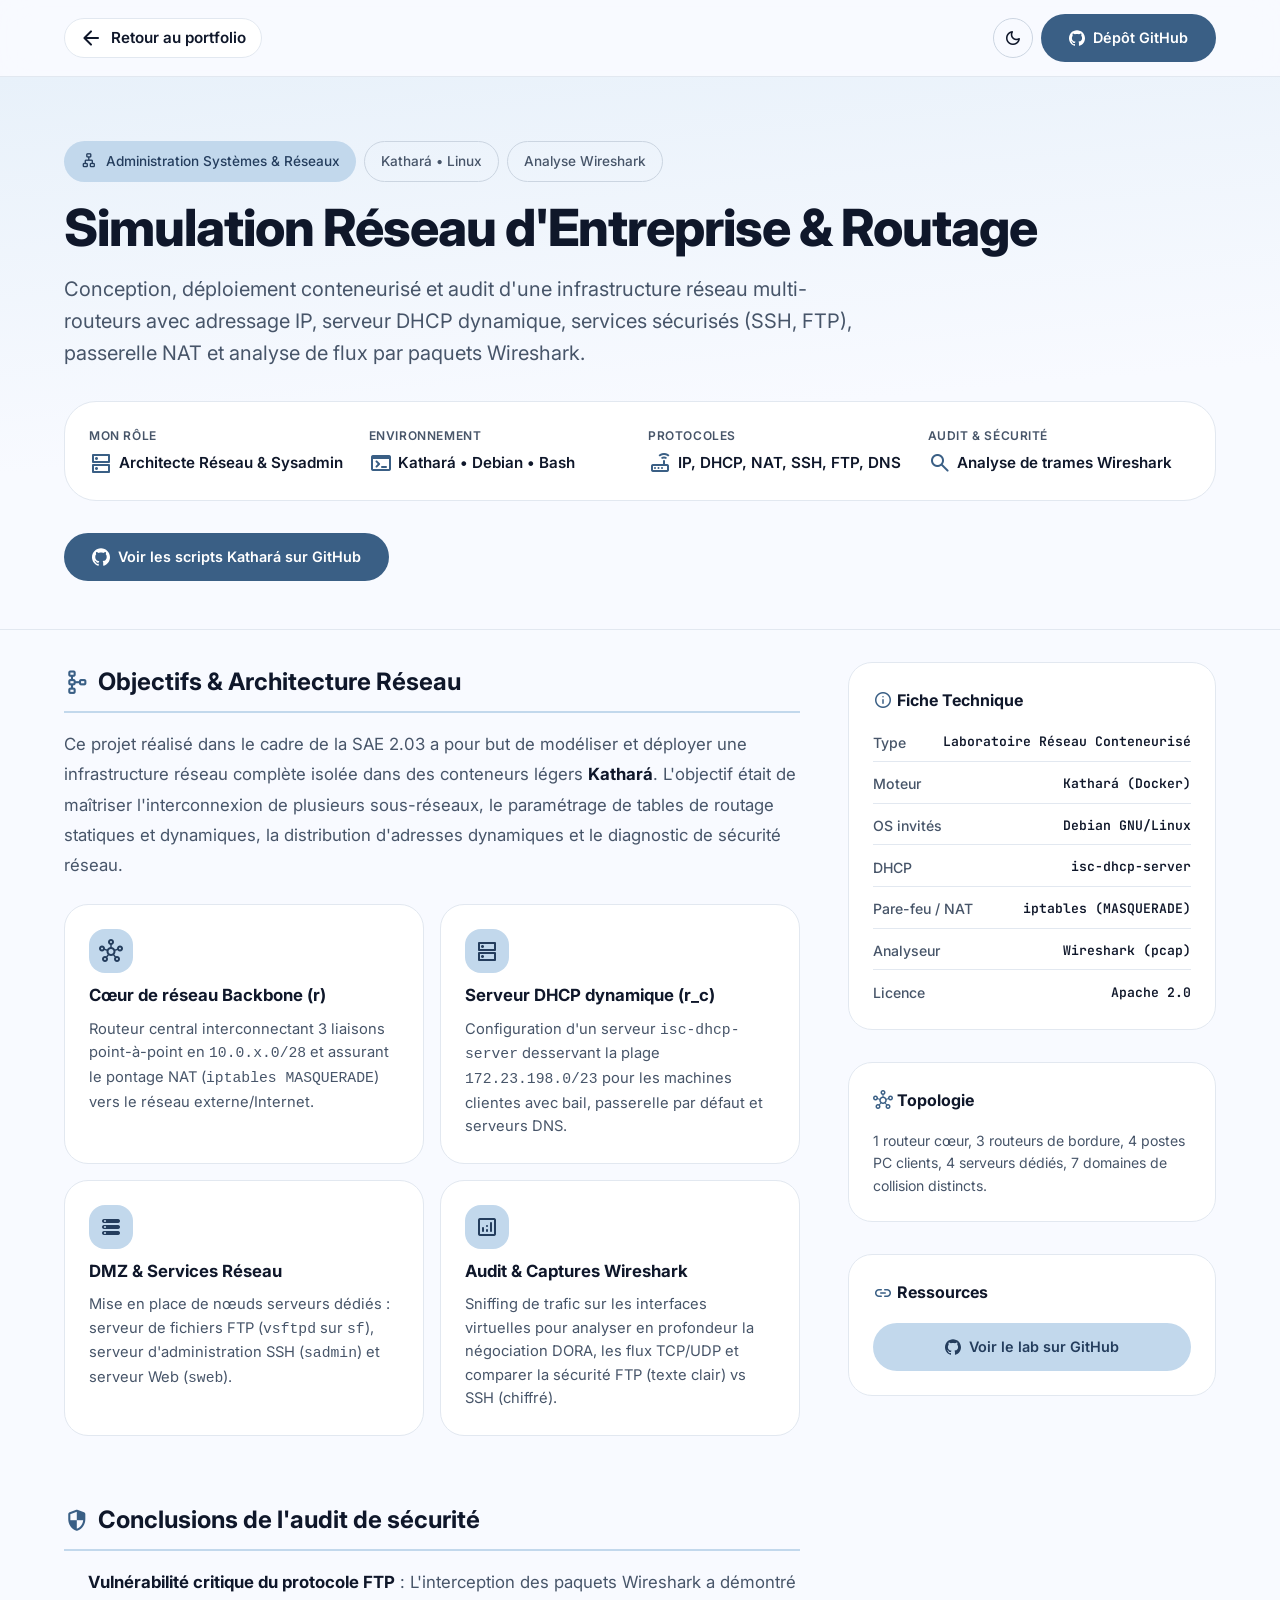
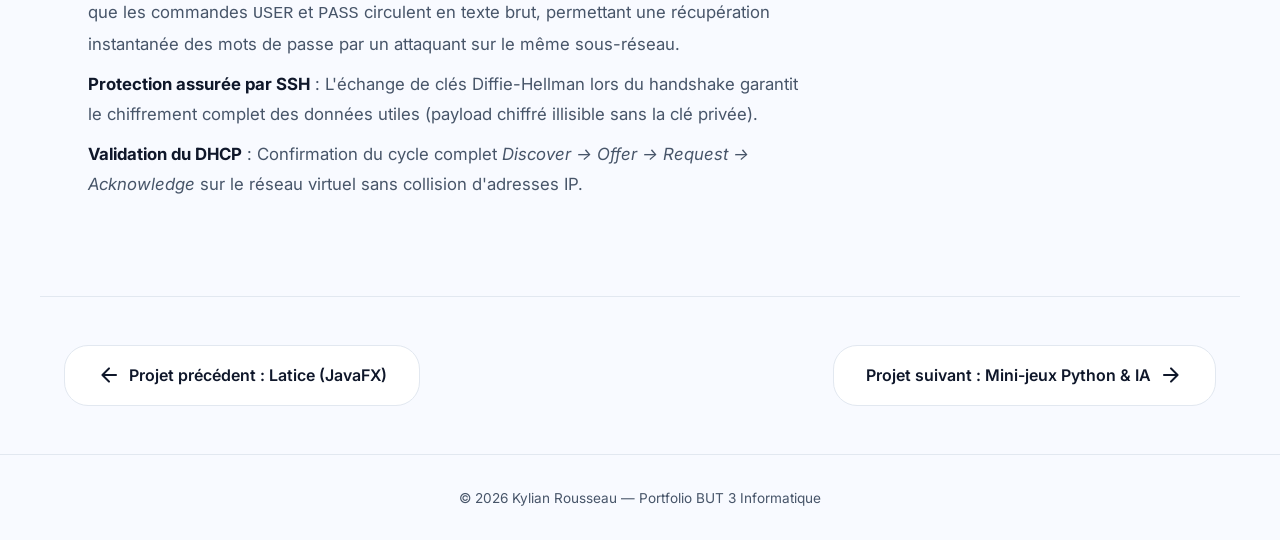
==== commit 1feee9cb: "feat: mise à jour des visuels réels, boutons GitHub et ajustements de présentation" ====
--- a/projets/kathara.html
+++ b/projets/kathara.html
@@ -57,7 +57,7 @@
 
       <div class="project-hero__bar">
         <div class="project-hero__bar-item">
-          <span class="project-hero__bar-label">Rôle de Kylian</span>
+          <span class="project-hero__bar-label">Mon rôle</span>
           <span class="project-hero__bar-value">
             <span class="material-symbols-rounded" style="color:var(--md-primary)">dns</span>
             Architecte Réseau &amp; Sysadmin
@@ -91,24 +91,9 @@
           <svg viewBox="0 0 24 24" width="18" height="18" fill="currentColor"><path d="M12 .297c-6.63 0-12 5.373-12 12 0 5.303 3.438 9.8 8.205 11.385.6.113.82-.258.82-.577 0-.285-.01-1.04-.015-2.04-3.338.724-4.042-1.61-4.042-1.61C4.422 18.07 3.633 17.7 3.633 17.7c-1.087-.744.084-.729.084-.729 1.205.084 1.838 1.236 1.838 1.236 1.07 1.835 2.809 1.305 3.495.998.108-.776.417-1.305.76-1.605-2.665-.3-5.466-1.332-5.466-5.93 0-1.31.465-2.38 1.235-3.22-.135-.303-.54-1.523.105-3.176 0 0 1.005-.322 3.3 1.23.96-.267 1.98-.399 3-.405 1.02.006 2.04.138 3 .405 2.28-1.552 3.285-1.23 3.285-1.23.645 1.653.24 2.873.12 3.176.765.84 1.23 1.91 1.23 3.22 0 4.61-2.805 5.625-5.475 5.92.42.36.81 1.096.81 2.22 0 1.606-.015 2.896-.015 3.286 0 .315.21.69.825.57C20.565 22.092 24 17.592 24 12.297c0-6.627-5.373-12-12-12"/></svg>
           Voir les scripts Kathará sur GitHub
         </a>
-        <a href="#galerie" class="btn btn--outlined">
-          <span class="material-symbols-rounded">image</span>
-          Topologie &amp; Wireshark
-        </a>
       </div>
     </div>
   </section>
-
-  <!-- ═══════════════ BANNIÈRE TOPOLOGIE ═══════════════ -->
-  <div class="project-banner-preview" id="galerie">
-    <div class="project-banner-preview__frame">
-      <img src="../assets/img/kathara_topology.jpg" alt="Topologie réseau du lab Kathará" class="project-banner-preview__img" fetchpriority="high">
-      <div class="project-banner-preview__caption">
-        <span>Schéma topologique — Architecture multi-routeurs, sous-réseaux PC, DMZ serveurs et passerelle NAT</span>
-        <span class="material-symbols-rounded">zoom_in</span>
-      </div>
-    </div>
-  </div>
 
   <!-- ═══════════════ CONTENU PRINCIPAL ═══════════════ -->
   <main class="project-content">
@@ -157,70 +142,6 @@
                 Sniffing de trafic sur les interfaces virtuelles pour analyser en profondeur la négociation DORA, les flux TCP/UDP et comparer la sécurité FTP (texte clair) vs SSH (chiffré).
               </p>
             </div>
-          </div>
-        </article>
-
-        <!-- Galerie Wireshark -->
-        <article class="project-section">
-          <h2 class="project-section__heading">
-            <span class="material-symbols-rounded">photo_library</span>
-            Analyses de trames avec Wireshark
-          </h2>
-          <div class="project-gallery">
-            <div class="gallery-item">
-              <img src="../assets/img/kathara_wireshark_ftp.png" alt="Capture Wireshark de sessions FTP en clair" loading="lazy">
-              <div class="gallery-item__label">
-                <span>Analyse Wireshark — Flux FTP en clair</span>
-                <span class="material-symbols-rounded">fullscreen</span>
-              </div>
-            </div>
-            <div class="gallery-item">
-              <img src="../assets/img/kathara_wireshark_ssh.png" alt="Capture Wireshark de session SSH chiffrée" loading="lazy">
-              <div class="gallery-item__label">
-                <span>Analyse Wireshark — Session SSH chiffrée</span>
-                <span class="material-symbols-rounded">fullscreen</span>
-              </div>
-            </div>
-          </div>
-        </article>
-
-        <!-- Scripts de démarrage Kathará -->
-        <article class="project-section">
-          <h2 class="project-section__heading">
-            <span class="material-symbols-rounded">terminal</span>
-            Scripts d'amorçage &amp; Configuration réseau
-          </h2>
-          <p class="project-section__text">
-            Chaque machine du laboratoire Kathará est provisionnée automatiquement au boot via son script <code>.startup</code>. 
-            Voici un extrait du script du routeur cœur <code>r.startup</code> configurant le routage inter-sous-réseaux et le NAT masquerade :
-          </p>
-
-          <div class="code-showcase">
-            <div class="code-showcase__header">
-              <div class="code-showcase__dots">
-                <span></span><span></span><span></span>
-              </div>
-              <span>r.startup — Configuration IP, Routage &amp; iptables NAT</span>
-            </div>
-            <pre><code># Configuration des interfaces d'interconnexion backbone
-ip addr add 10.0.2.1/28 dev eth0
-ip link set eth0 up
-
-ip addr add 10.0.3.1/28 dev eth1
-ip link set eth1 up
-
-ip addr add 10.0.4.1/28 dev eth2
-ip link set eth2 up
-
-# Routes statiques vers les réseaux clients et la zone serveurs
-ip route add 172.23.196.0/22 via 10.0.2.2 dev eth0
-ip route add 192.12.64.0/23  via 10.0.4.2 dev eth2
-
-# Activation du routage IPv4 dans le noyau Linux
-sysctl -w net.ipv4.ip_forward=1
-
-# Configuration de la translation d'adresses NAT pour l'accès Internet
-iptables -t nat -A POSTROUTING -o eth3 -j MASQUERADE</code></pre>
           </div>
         </article>
 
--- a/style.css
+++ b/style.css
@@ -1006,6 +1006,7 @@
   align-items: center;
   gap: var(--space-sm);
   margin-top: auto;
+  flex-wrap: wrap;
 }
 
 .btn-project {
@@ -1044,6 +1045,63 @@
 [data-theme="dark"] .project-card .btn-project--primary {
   background: var(--blue-100);
   color: var(--blue-950);
+}
+
+.btn-project--github {
+  display: inline-flex;
+  align-items: center;
+  gap: 0.45rem;
+  padding: 0.65rem 1.15rem;
+  border-radius: var(--radius-full);
+  font-weight: 600;
+  font-size: 0.88rem;
+  text-decoration: none;
+  background: #1f2328;
+  color: #ffffff;
+  border: 1px solid rgba(255, 255, 255, 0.2);
+  box-shadow: 0 2px 6px rgba(0, 0, 0, 0.14);
+  transition: var(--motion-std);
+  cursor: pointer;
+}
+
+.btn-project--github svg {
+  width: 18px;
+  height: 18px;
+  fill: currentColor;
+  flex-shrink: 0;
+}
+
+.btn-project--github:hover {
+  background: #0d1117;
+  color: #ffffff;
+  transform: translateY(-2px);
+  box-shadow: 0 6px 16px rgba(0, 0, 0, 0.28);
+  border-color: rgba(255, 255, 255, 0.45);
+}
+
+.project-card:nth-child(3n+2) .btn-project--github,
+.project-card:nth-child(3n+3) .btn-project--github {
+  background: rgba(15, 23, 42, 0.85);
+  border-color: rgba(255, 255, 255, 0.35);
+  backdrop-filter: blur(8px);
+}
+
+.project-card:nth-child(3n+2) .btn-project--github:hover,
+.project-card:nth-child(3n+3) .btn-project--github:hover {
+  background: #000000;
+  border-color: #ffffff;
+}
+
+[data-theme="dark"] .btn-project--github {
+  background: #21262d;
+  color: #f0f6fc;
+  border: 1px solid rgba(240, 246, 252, 0.25);
+}
+
+[data-theme="dark"] .btn-project--github:hover {
+  background: #30363d;
+  color: #ffffff;
+  border-color: rgba(240, 246, 252, 0.5);
 }
 
 .btn-project--icon {
